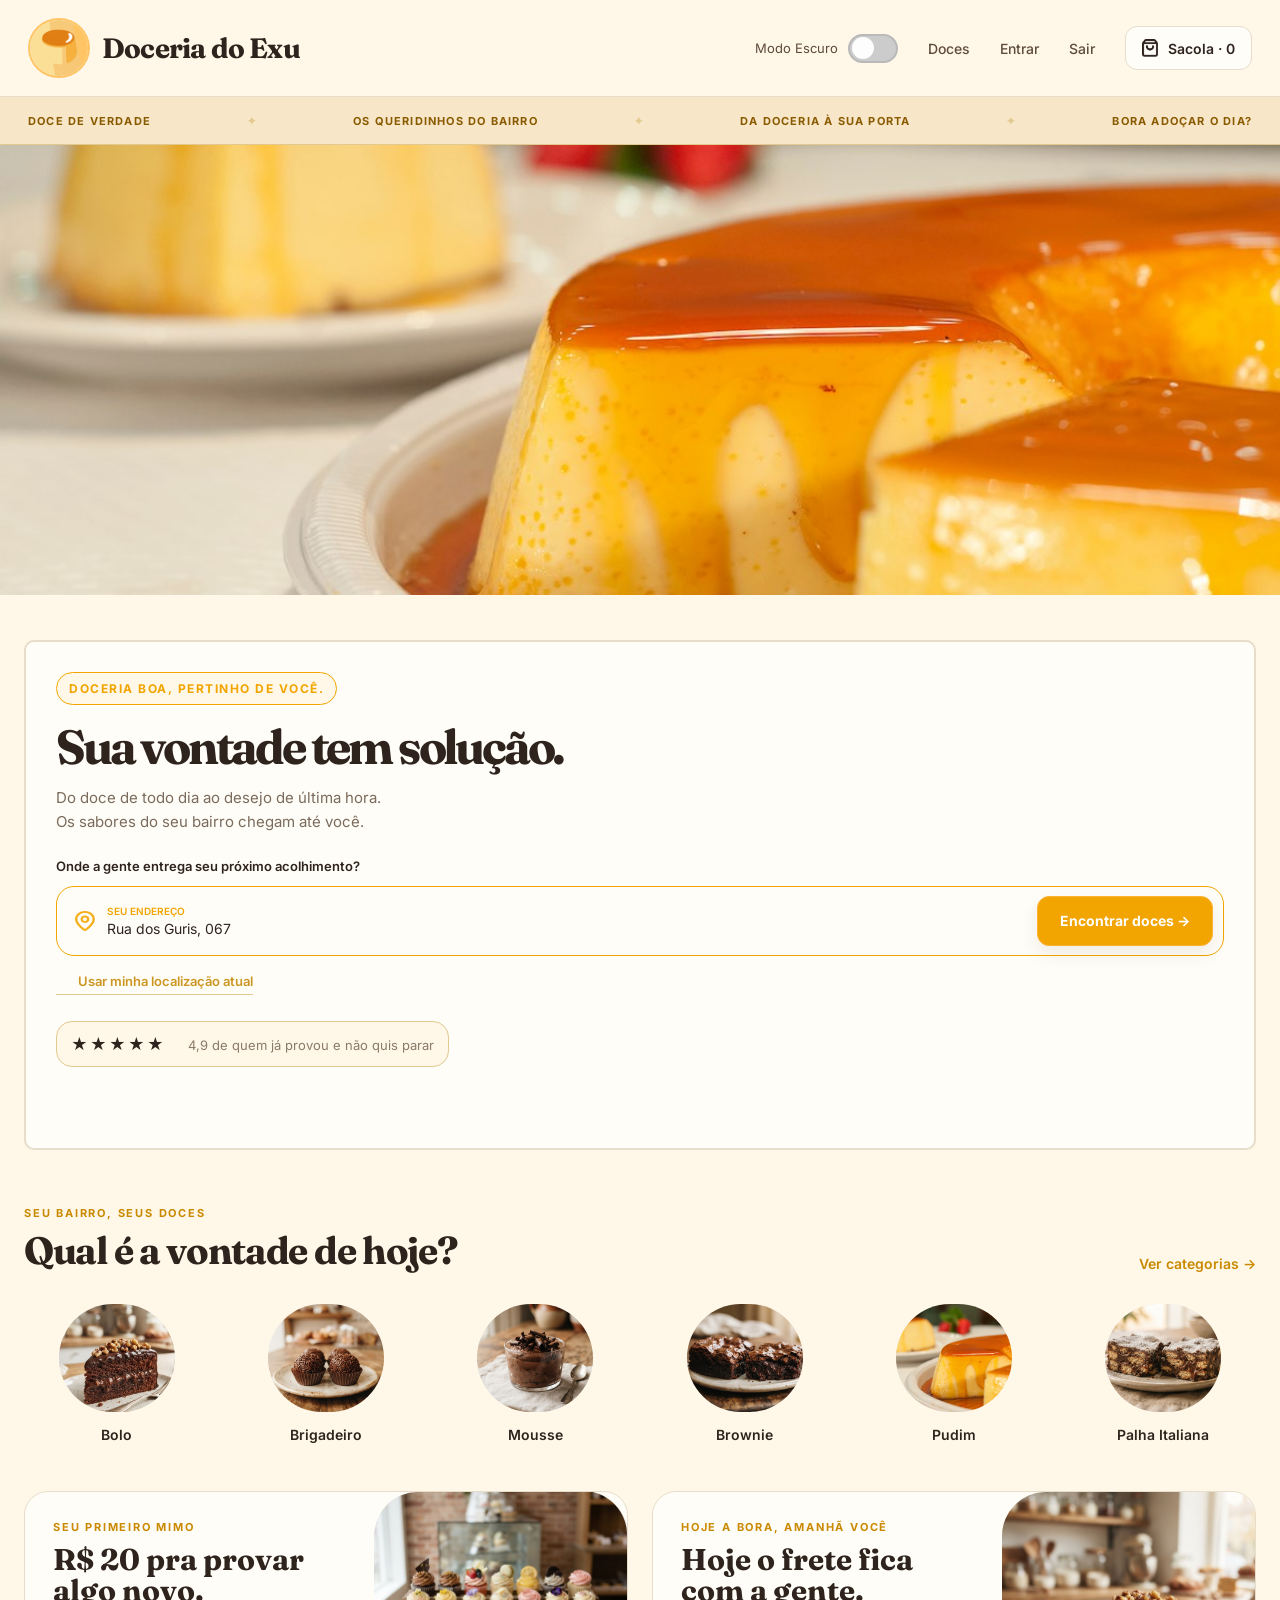
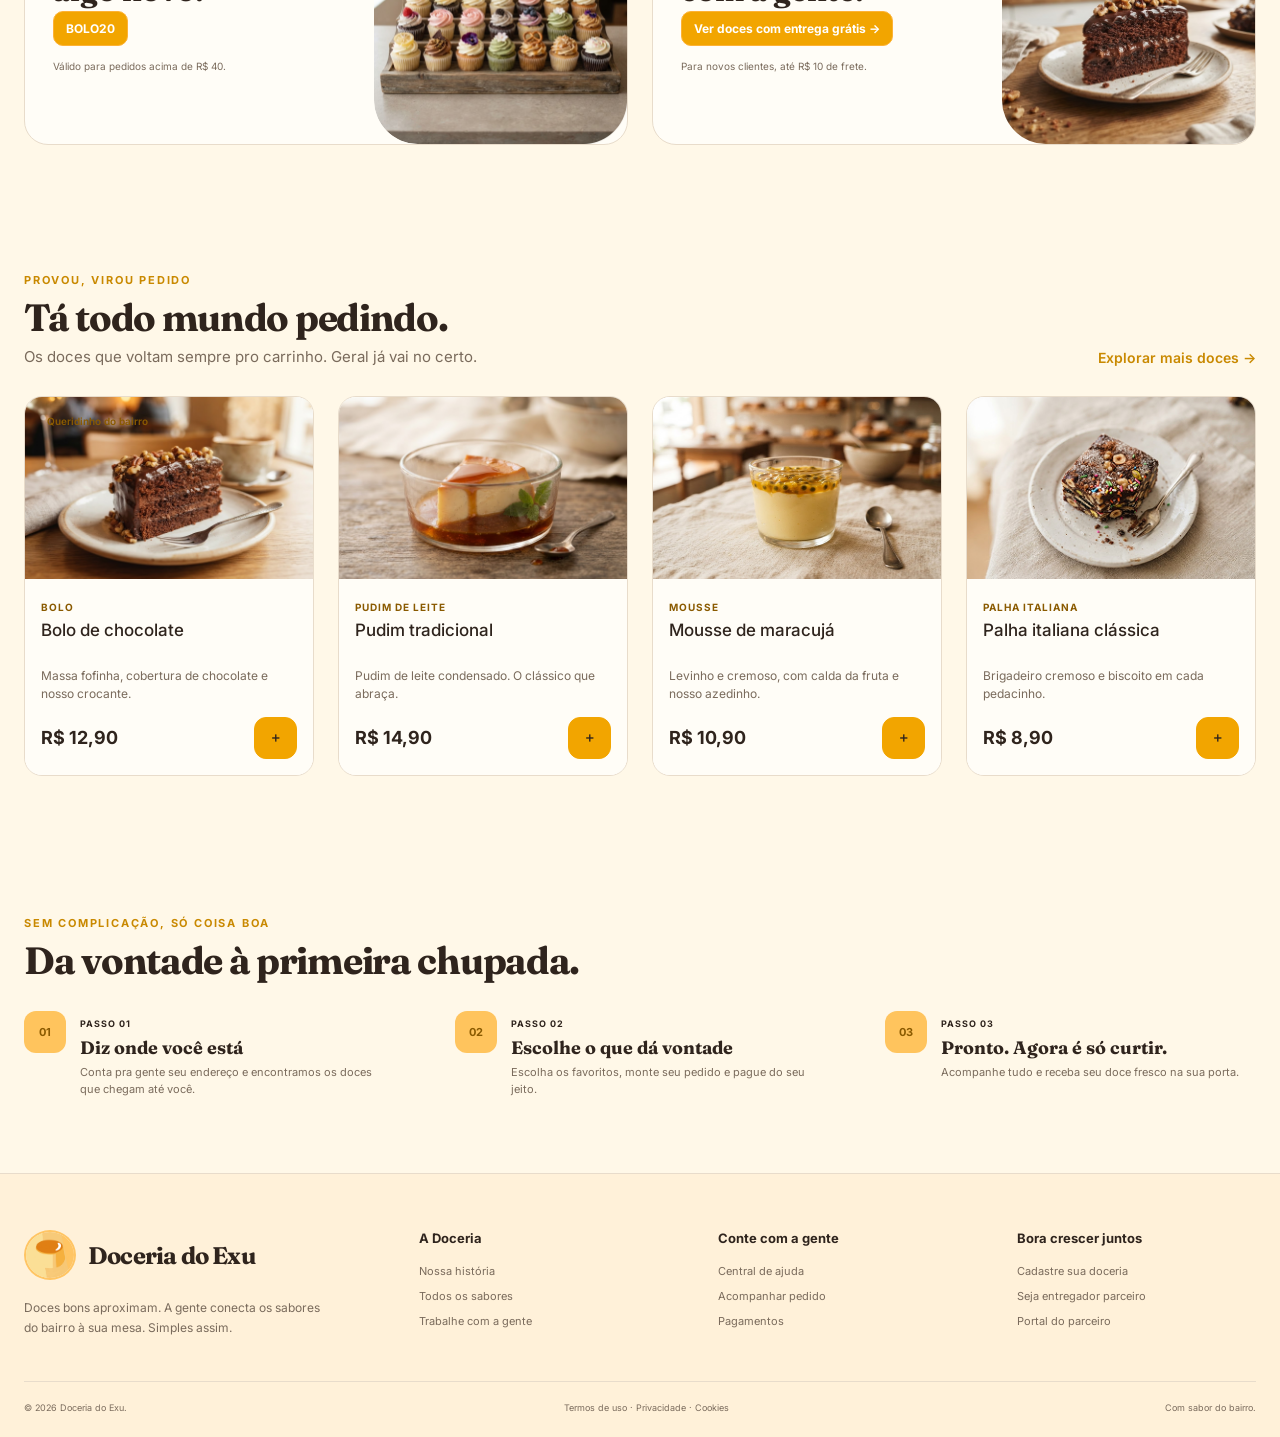
==== index.html @ 5382df93 "Add files via upload" ====
<!doctype html>
<html lang="pt-BR">
<head>
  <meta charset="UTF-8">
  <meta name="viewport" content="width=device-width, initial-scale=1.0">
  <title>Doceria do Exu</title>
  <link rel="stylesheet" href="style.css">
  <script src="script.js" defer></script>
</head>

<body>
   <header class="header">
    <a class="brand" href="index.html">
      <span class="brand-logo">
        <img src="Logo.png" alt="">
      </span>
      <span>Doceria do Exu</span>
    </a>

    <nav class="header-nav">
      <div class="darkMode">
        <p>Modo Escuro</p>
        <label class="btnDark">
          <input type="checkbox" id="btnDark">
          <div class="bolinha"></div>
        </label>
      </div>
      <a href="doces.html">Doces</a>
      <a href="entrar.html">Entrar</a>
      <a class="Sair">Sair</a>
      <a class="bag-button" href="sacola.html">
        <div class="img"></div>
        Sacola · 0
      </a>
    </nav>
  </header>

  <div class="benefits">
    <span>DOCE DE VERDADE</span>
    <b>✦</b>
    <span>OS QUERIDINHOS DO BAIRRO</span>
    <b>✦</b>
    <span>DA DOCERIA À SUA PORTA</span>
    <b>✦</b>
    <span>BORA ADOÇAR O DIA?</span>
  </div>

  <main>
    <section class="hero">
      <img
        class="hero-background"
        src="pudim.jpg"
        alt="Pudim com calda de caramelo"
      >

      <div class="hero-card container">
        <span class="pill">DOCERIA BOA, PERTINHO DE VOCÊ.</span>

        <h1>Sua vontade tem solução.</h1>

        <p class="hero-description">
          Do doce de todo dia ao desejo de última hora.<br>
          Os sabores do seu bairro chegam até você.
        </p>

        <label class="field-title">
          Onde a gente entrega seu próximo acolhimento?
        </label>

        <div class="address-box">
          <img src="localização.png" alt="Localização">

          <span class="address-text">
            <small>SEU ENDEREÇO</small>
            Rua dos Guris, 067
          </span>

          <a class="primary-button" href="doces.html">
            Encontrar doces →
          </a>
        </div>

        <button class="location-button" type="button">
          <img src="assets/2b0f3.svg" alt="">
          Usar minha localização atual
        </button>

        <div class="rating">
          <strong>★★★★★</strong>
          <span>4,9 de quem já provou e não quis parar</span>
        </div>
      </div>
    </section>

    <section class="section container">
      <div class="section-heading">
        <div>
          <small>SEU BAIRRO, SEUS DOCES</small>
          <h2>Qual é a vontade de hoje?</h2>
        </div>

        <a href="doces.html">Ver categorias →</a>
      </div>

      <div class="category-grid">
        <a class="category" href="doces.html">
          <img src="bolo com nozes.png"  alt="Bolo">
          <span>Bolo</span>
        </a>

        <a class="category" href="doces.html">
          <img src="brigadeiro.png" alt="Brigadeiro">
          <span>Brigadeiro</span>
        </a>

        <a class="category" href="doces.html">
          <img src="mousse de chocolate.png" alt="Mousse">
          <span>Mousse</span>
        </a>

        <a class="category" href="doces.html">
          <img src="brownie.png" alt="Brownie">
          <span>Brownie</span>
        </a>

        <a class="category" href="doces.html">
          <img src="pudim1.png" alt="Pudim">
          <span>Pudim</span>
        </a>

        <a class="category" href="doces.html">
          <img src="palha italiana.png" alt="Palha italiana">
          <span>Palha Italiana</span>
        </a>
      </div>
    </section>

    <section class="offers container">
      <article class="offer-card">
        <div class="offer-content">
          <small>SEU PRIMEIRO MIMO</small>
          <h2>R$ 20 pra provar<br>algo novo.</h2>
          <button type="button">BOLO20</button>
          <p>Válido para pedidos acima de R$ 40.</p>
        </div>

        <img src="cupcackes.png" alt="Seleção de doces">
      </article>

      <article class="offer-card">
        <div class="offer-content">
          <small>HOJE A BORA, AMANHÃ VOCÊ</small>
          <h2>Hoje o frete fica<br>com a gente.</h2>
          <a href="doces.html">Ver doces com entrega grátis →</a>
          <p>Para novos clientes, até R$ 10 de frete.</p>
        </div>

        <img src="bolo de chocolate.png" alt="Bolo de chocolate">
      </article>
    </section>

    <section class="popular-section">
      <div class="container">
        <div class="section-heading">
          <div>
            <small>PROVOU, VIROU PEDIDO</small>
            <h2>Tá todo mundo pedindo.</h2>
            <p>
              Os doces que voltam sempre pro carrinho.
              Geral já vai no certo.
            </p>
          </div>

          <a href="doces.html">Explorar mais doces →</a>
        </div>

        <div class="product-grid product-grid-four">
          <article class="product-card">
            <div class="product-image">
              <img src="bolo de chocolate1.png" alt="Bolo de chocolate">
              <span>Queridinho do bairro</span>
            </div>

            <div class="product-content">
              <small>BOLO</small>
              <h3>Bolo de chocolate</h3>
              <p>
                Massa fofinha, cobertura de chocolate e nosso crocante.
              </p>

              <div class="product-bottom">
                <strong>R$ 12,90</strong>
                <button type="button">＋</button>
              </div>
            </div>
          </article>

          <article class="product-card">
            <div class="product-image">
              <img src="pudim2.png" alt="Pudim tradicional">
            </div>

            <div class="product-content">
              <small>PUDIM DE LEITE</small>
              <h3>Pudim tradicional</h3>
              <p>
                Pudim de leite condensado. O clássico que abraça.
              </p>

              <div class="product-bottom">
                <strong>R$ 14,90</strong>
                <button type="button">＋</button>
              </div>
            </div>
          </article>

          <article class="product-card">
            <div class="product-image">
              <img src="mousse de maracuja.png" alt="Mousse de maracujá">
            </div>

            <div class="product-content">
              <small>MOUSSE</small>
              <h3>Mousse de maracujá</h3>
              <p>
                Levinho e cremoso, com calda da fruta e nosso azedinho.
              </p>

              <div class="product-bottom">
                <strong>R$ 10,90</strong>
                <button type="button">＋</button>
              </div>
            </div>
          </article>

          <article class="product-card">
            <div class="product-image">
              <img src="palha italiana1.png" alt="Palha italiana">
            </div>

            <div class="product-content">
              <small>PALHA ITALIANA</small>
              <h3>Palha italiana clássica</h3>
              <p>
                Brigadeiro cremoso e biscoito em cada pedacinho.
              </p>

              <div class="product-bottom">
                <strong>R$ 8,90</strong>
                <button type="button">＋</button>
              </div>
            </div>
          </article>
        </div>
      </div>
    </section>

    <section class="steps-section container">
      <div class="section-heading">
        <div>
          <small>SEM COMPLICAÇÃO, SÓ COISA BOA</small>
          <h2>Da vontade à primeira chupada.</h2>
        </div>
      </div>

      <div class="steps-grid">
        <article class="step">
          <span class="step-number">01</span>
          <div>
            <small>PASSO 01</small>
            <h3>Diz onde você está</h3>
            <p>
              Conta pra gente seu endereço e encontramos os doces
              que chegam até você.
            </p>
          </div>
        </article>

        <article class="step">
          <span class="step-number">02</span>
          <div>
            <small>PASSO 02</small>
            <h3>Escolhe o que dá vontade</h3>
            <p>
              Escolha os favoritos, monte seu pedido e pague do seu jeito.
            </p>
          </div>
        </article>

        <article class="step">
          <span class="step-number">03</span>
          <div>
            <small>PASSO 03</small>
            <h3>Pronto. Agora é só curtir.</h3>
            <p>
              Acompanhe tudo e receba seu doce fresco na sua porta.
            </p>
          </div>
        </article>
      </div>
    </section>
  </main>

  <footer class="footer">
    <div class="footer-content container">
      <div class="footer-about">
        <a class="brand" href="index.html">
          <span class="brand-logo">
            <img src="Logo.png" alt="">
          </span>
          <span>Doceria do Exu</span>
        </a>

        <p>
          Doces bons aproximam. A gente conecta os sabores do bairro
          à sua mesa. Simples assim.
        </p>
      </div>

      <div class="footer-column">
        <h3>A Doceria</h3>
        <a href="#">Nossa história</a>
        <a href="doces.html">Todos os sabores</a>
        <a href="#">Trabalhe com a gente</a>
      </div>

      <div class="footer-column">
        <h3>Conte com a gente</h3>
        <a href="#">Central de ajuda</a>
        <a href="pedidos.html">Acompanhar pedido</a>
        <a href="#">Pagamentos</a>
      </div>

      <div class="footer-column">
        <h3>Bora crescer juntos</h3>
        <a href="#">Cadastre sua doceria</a>
        <a href="#">Seja entregador parceiro</a>
        <a href="#">Portal do parceiro</a>
      </div>
    </div>

    <div class="footer-bottom container">
      <span>© 2026 Doceria do Exu.</span>
      <span>Termos de uso · Privacidade · Cookies</span>
      <span>Com sabor do bairro.</span>
    </div>
  </footer>
</body>
</html>
---- style.css ----
@import url("https://fonts.googleapis.com/css2?family=Fraunces:opsz,wght@9..144,700&family=Inter:wght@400;500;600;700;800&display=swap");

:root {
  --background: #fff8e8;
  --background-light: #fffdf7;
  --benefit-background: #f7e7c8;
  --white: #FFFDF7;

  --text: #2f241d;
  --text-secondary: #7a6b5c;
  --text-medium: #5e4b3d;

  --orange-text: #8A5A00;
  --orange: #f2a500;
  --orange-dark: #c98900;
  --yellow-border: #e2c98f;
  --border: #e8dccb;

  --green: #39714c;
  --red: #9d5149;

  --title-font: "Fraunces", Georgia, serif;
  --body-font: "Inter", Arial, sans-serif;

  --rodape: #fff1d9;

  --cor-borda-btnDark: #b9b9b9;
  --cor-btnDark: #ccc;
  

}

.dark{
  --background: #271d17;
  --background-light: #3A2C22;
  --benefit-background: #3A2A1D;
  --white: #241A14;

  --orange-text: #d69813;
  --text: #F3E7D8;
  --text-secondary: #CDBBA8;
  --text-medium: #F3E7D8;

  --orange: #F2A500;
  --orange-dark: #c98900;
  --yellow-border: #6A4F3A;
  --border: #6A4F3A;

  --green: #39714c;
  --red: #9d5149;

  --title-font: "Fraunces", Georgia, serif;
  --body-font: "Inter", Arial, sans-serif;

  --rodape: #30251e;

  --cor-borda-btnDark: #df993de0;
  --cor-btnDark: #cc9a5adc;
  

}

.darkMode {
    font-size: 13px;
    font-weight: normal;
    display: flex;
    align-items: center;
    margin-left: 15px;
}

.btnDark {
    width: 50px;
    height: 29px;
    border-radius: 100px;
    background-color: var(--cor-btnDark);
    border: solid 2.5px var(--cor-borda-btnDark);
    margin-left: 10px;
    cursor: pointer;
    display: flex;
    align-items: center;
    position: relative;
    padding: 0 0.8px;
}

.btnDark input {
    display: none;
}

.bolinha {
    width: 22px;
    height: 22px;
    background-color: #fffffff5;
    border-radius: 50%;
    transition: 0.2s;
    margin-left: 1px;
    
}

.dark .bolinha {
    margin-left: 22px;

}


.dark .bag-button .img{
  width: 18px;
  height: 18px;
  background-image: url(sacoladark.png);
  background-size:contain;
  background-repeat: no-repeat;
}


* {
  box-sizing: border-box;
}

html {
  scroll-behavior: smooth;
}

body {
  min-width: 320px;
  min-height: 100vh;
  margin: 0;
  color: var(--text);
  background: var(--background);
  font-family: var(--body-font);
}

img {
  display: block;
  max-width: 100%;
}

a {
  color: inherit;
  text-decoration: none;
}

button,
input,
textarea {
  font: inherit;
}

button,
a {
  cursor: pointer;
  transition:
    transform 0.18s ease,
    box-shadow 0.18s ease,
    background-color 0.18s ease;
}

button:hover,
a:hover {
  transform: translateY(-1px);
}

button:focus-visible,
a:focus-visible,
input:focus-visible,
textarea:focus-visible {
  outline: 3px solid #c9890070;
  outline-offset: 3px;
}

h1,
h2,
h3,
p {
  margin-top: 0;
  margin-bottom: 0;
}

h1,
h2 {
  font-family: var(--title-font);
}

.container {
  width: min(1280px, calc(100% - 48px));
  margin-right: auto;
  margin-left: auto;
}

.header {
  min-height: 96px;
  padding: 18px max(28px, calc((100% - 1280px) / 2));
  display: flex;
  align-items: center;
  justify-content: space-between;
  gap: 30px;
  border-bottom: 1px solid var(--border);
  background: var(--background);
}

.brand {
  display: flex;
  align-items: center;
  gap: 12px;
  color: var(--text);
  font-family: var(--title-font);
  font-size: 28px;
  font-weight: 700;
  letter-spacing: -0.8px;
}

.brand-logo {
  width: 62px;
  height: 60px;
  flex: none;
  overflow: hidden;
  border: 2px solid #ffc564;
  border-radius: 50%;
  background: var(--orange);
}

.brand-logo img {
  width: 100%;
  height: 100%;
  object-fit: cover;
}

.header-nav {
  display: flex;
  align-items: center;
  gap: 30px;
  color: var(--text-medium);
  font-size: 14px;
  font-weight: 500;
}

.bag-button {
  min-height: 44px;
  padding: 0 16px;
  display: inline-flex;
  align-items: center;
  gap: 8px;
  border: 1px solid var(--border);
  border-radius: 12px;
  background: var(--white);
  color: var(--text);
  font-weight: 600;
}

.bag-button .img {
  width: 18px;
  height: 18px;
  background-image: url(sacola.png);
  background-size: contain;
  background-repeat: no-repeat;
}

.benefits {
  min-height: 48px;
  padding: 0 max(28px, calc((100% - 1280px) / 2));
  display: flex;
  align-items: center;
  justify-content: space-between;
  gap: 18px;
  border-bottom: 1px solid var(--yellow-border);
  background: var(--benefit-background);
  color: var(--orange-text);
  font-size: 11px;
  font-weight: 700;
  letter-spacing: 1.2px;
}

.benefits b {
  color: var(--yellow-border);
}

.primary-button {
  min-height: 50px;
  padding: 0 22px;
  display: inline-flex;
  align-items: center;
  justify-content: center;
  border: 1px solid #fdb235;
  border-radius: 12px;
  background: var(--orange);
  color: #fff;
  font-size: 14px;
  font-weight: 700;
  box-shadow: 0 8px 18px rgba(47, 36, 29, 0.08);
}

.hero {
  position: relative;
  padding-top: 415px;
}

.hero-background {
  position: absolute;
  inset: 0 0 auto;
  width: 100%;
  height: 450px;
  object-fit: cover;
  object-position: center 55%;
}

.hero-card {
  position: relative;
  z-index: 1;
  min-height: 510px;
  padding: 30px;
  border: 2px solid var(--border);
  border-radius: 10px;
  background: var(--white);
  margin-top: 80px;
}

.pill {
  display: inline-flex;
  padding: 8px 12px;
  border: 1px solid var(--orange);
  border-radius: 999px;
  background: var(--background);
  color: var(--orange);
  font-size: 12px;
  font-weight: 700;
  letter-spacing: 1.5px;
}

.hero-card h1 {
  margin: 18px 0 14px;
  font-size: 48px;
  line-height: 1.02;
  letter-spacing: -3.2px;
}

.hero-description {
  color: var(--text-secondary);
  font-size: 15px;
  line-height: 1.6;
}

.field-title {
  display: block;
  margin-top: 24px;
  font-size: 13px;
  font-weight: 600;
}

.address-box {
  min-height: 70px;
  margin-top: 12px;
  padding: 9px 10px 9px 18px;
  display: flex;
  align-items: center;
  gap: 12px;
  border: 1px solid var(--orange);
  border-radius: 18px;
  background: var(--background-light);
}

.address-box > img {
  width: 20px;
  height: 20px;
}

.address-text {
  flex: 1;
  font-size: 14px;
}

.address-text small {
  display: block;
  margin-bottom: 3px;
  color: var(--orange);
  font-size: 10px;
  font-weight: 600;
}

.location-button {
  margin-top: 12px;
  padding: 5px 0;
  display: flex;
  align-items: center;
  gap: 6px;
  border: 0;
  border-bottom: 1px solid var(--yellow-border);
  background: transparent;
  color: #cc9623;
  font-size: 13px;
  font-weight: 600;
}

.location-button img {
  width: 16px;
  height: 16px;
}

.rating {
  width: max-content;
  margin-top: 26px;
  padding: 12px 14px;
  border: 1px solid var(--yellow-border);
  border-radius: 16px;
  background: var(--background);
}

.rating strong {
  letter-spacing: 2px;
}

.rating span {
  margin-left: 18px;
  color: #8a7a68;
  font-size: 13px;
}

.section {
  padding-top: 56px;
  padding-bottom: 48px;
}

.section-heading {
  display: flex;
  align-items: flex-end;
  justify-content: space-between;
  gap: 24px;
}

.section-heading small,
.offer-content small,
.repeat-card small {
  display: block;
  margin-bottom: 10px;
  color: var(--orange-dark);
  font-size: 11px;
  font-weight: 700;
  letter-spacing: 1.8px;
}

.section-heading h2 {
  margin-bottom: 0;
  font-size: 38px;
  line-height: 1.1;
  letter-spacing: -1.3px;
}

.section-heading p {
  margin: 8px 0 0;
  color: var(--text-secondary);
  font-size: 15px;
}

.section-heading > a {
  color: var(--orange-dark);
  font-size: 14px;
  font-weight: 600;
}

.category-grid {
  margin-top: 32px;
  display: grid;
  grid-template-columns: repeat(6, 1fr);
  gap: 24px;
}

.category {
  display: flex;
  flex-direction: column;
  align-items: center;
  gap: 14px;
  font-size: 14px;
  font-weight: 600;
}

.category img {
  width: 116px;
  height: 108px;
  border-radius: 999px;
  background: #f0ebe1;
  object-fit: cover;
}

.offers {
  padding-bottom: 64px;
  display: grid;
  grid-template-columns: 1fr 1fr;
  gap: 24px;
}

.offer-card {
  position: relative;
  min-height: 254px;
  padding: 28px;
  overflow: hidden;
  border: 1px solid var(--border);
  border-radius: 24px;
  background: var(--white);
}

.offer-content {
  position: relative;
  z-index: 1;
}

.offer-card h2 {
  font-size: 30px;
  line-height: 1.05;
}

.offer-card button,
.offer-card a {
  display: inline-flex;
  margin: 4px 0 14px;
  padding: 9px 12px;
  border: 1px solid #fdb235;
  border-radius: 10px;
  background: var(--orange);
  color: #fff;
  font-size: 12px;
  font-weight: 700;
}

.offer-card p {
  width: 48%;
  color: var(--text-secondary);
  font-size: 10px;
}

.offer-card > img {
  position: absolute;
  inset: 0 0 0 auto;
  width: 42%;
  height: 100%;
  border-radius: 44px 0 0 44px;
  object-fit: cover;
}

.popular-section {
  padding: 64px 0;
  
}

.product-grid {
  display: grid;
  grid-template-columns: repeat(3, 1fr);
  gap: 20px;
}

.product-grid-four {
  margin-top: 30px;
  grid-template-columns: repeat(4, 1fr);
  gap: 24px;
}

.product-card {
  overflow: hidden;
  border: 1px solid var(--border);
  border-radius: 18px;
  background: #fff;
}

.product-image {
  position: relative;
  height: 182px;
  overflow: hidden;
}

.product-image > img {
  width: 100%;
  height: 100%;
  object-fit: cover;
}

.product-image > span {
  position: absolute;
  top: 12px;
  left: 12px;
  padding: 6px 10px;
  border-radius: 999px;
  background: var(--background-accent);
  color: #8a5a00;
  font-size: 10px;
  font-weight: 600;
}

.product-content {
  padding: 16px;
  background-color: var(--white);
}

.product-content > small {
  color: #8a5a00;
  font-size: 10px;
  font-weight: 700;
  letter-spacing: 1px;
}

.product-content h3 {
  min-height: 40px;
  margin: 6px 0;
  font-size: 17px;
  font-weight: 500;
  line-height: 1.15;
}

.product-content > p {
  min-height: 38px;
  margin-bottom: 6px;
  color: var(--text-secondary);
  font-size: 12px;
  line-height: 1.55;
}

.product-time {
  color: var(--text-secondary);
  font-size: 11px;
}

.product-bottom {
  margin-top: 12px;
  display: flex;
  align-items: center;
  justify-content: space-between;
  gap: 12px;
}

.product-bottom strong {
  font-size: 18px;
}

.product-bottom button {
  min-height: 42px;
  padding: 0 14px;
  border: 1px solid var(--orange);
  border-radius: 12px;
  background: var(--orange);
  color: var(--text);
  font-size: 13px;
  font-weight: 600;
}

.steps-section {
  padding-top: 76px;
  padding-bottom: 76px;
}

.steps-grid {
  margin-top: 30px;
  display: grid;
  grid-template-columns: repeat(3, 1fr);
  gap: 60px;
}

.step {
  display: flex;
  align-items: flex-start;
  gap: 14px;
}

.step-number {
  width: 42px;
  height: 42px;
  flex: none;
  display: grid;
  place-items: center;
  border-radius: 12px;
  background: #ffc45d;
  color: #8a5a00;
  font-size: 11px;
  font-weight: 700;
}

.step small {
  font-size: 9px;
  font-weight: 700;
  letter-spacing: 1px;
}

.step h3 {
  margin: 5px 0;
  font-family: var(--title-font);
  font-size: 18px;
}

.step p {
  color: var(--text-secondary);
  font-size: 11px;
  line-height: 1.5;
}

.footer {
  padding: 56px 0 24px;
  border-top: 1px solid var(--border);
  background: var(--rodape);
}

.footer-content {
  display: grid;
  grid-template-columns: 1.4fr repeat(3, 1fr);
  gap: 60px;
}

.footer-about .brand {
  font-size: 24px;
}

.footer-about .brand-logo {
  width: 52px;
  height: 50px;
}

.footer-about p {
  max-width: 300px;
  margin-top: 18px;
  color: var(--text-secondary);
  font-size: 12px;
  line-height: 1.6;
}

.footer-column h3 {
  margin-bottom: 18px;
  font-family: var(--body-font);
  font-size: 13px;
}

.footer-column a {
  display: block;
  margin: 11px 0;
  color: var(--text-secondary);
  font-size: 11px;
}

.footer-bottom {
  margin-top: 42px;
  padding-top: 20px;
  display: flex;
  justify-content: space-between;
  gap: 20px;
  border-top: 1px solid var(--border);
  color: var(--text-secondary);
  font-size: 9px;
}

.catalog-main,
.orders-main {
  padding-top: 40px;
  padding-bottom: 64px;
}

.breadcrumb {
  margin-bottom: 24px;
  display: flex;
  gap: 8px;
  color: var(--text-secondary);
  font-size: 12px;
}

.catalog-header {
  display: flex;
  align-items: center;
  justify-content: space-between;
  gap: 30px;
}

.catalog-header h1,
.orders-main > h1 {
  margin-bottom: 10px;
  font-size: 48px;
  line-height: 1.1;
  letter-spacing: -1.7px;
}

.catalog-header p,
.page-description {
  color: var(--text-secondary);
  font-size: 15px;
  line-height: 1.5;
}

.delivery-address {
  padding: 16px;
  display: flex;
  align-items: center;
  gap: 12px;
  border: 1px solid var(--border);
  border-radius: 12px;
  background: var(--background-light);
  font-size: 11px;
}

.delivery-address img {
  width: 20px;
  height: 20px;
}

.delivery-address span {
  display: flex;
  flex-direction: column;
  gap: 5px;
}

.delivery-address strong {
  font-size: 13px;
}

.store-information {
  margin: 20px 0 24px;
  display: flex;
  flex-wrap: wrap;
  gap: 24px;
  color: var(--text-medium);
  font-size: 12px;
}

.store-information strong {
  color: var(--green);
}

.search-box {
  height: 52px;
  padding: 0 18px;
  display: flex;
  align-items: center;
  gap: 12px;
  border: 1px solid var(--border);
  border-radius: 12px;
  background: #fff;
}

.search-box img {
  width: 20px;
  height: 20px;
}

.search-box input {
  width: 100%;
  border: 0;
  outline: 0;
  color: var(--text-secondary);
  background: transparent;
  font-size: 14px;
}

.filters {
  padding: 20px 0;
  display: flex;
  gap: 10px;
  overflow-x: auto;
  border-bottom: 1px solid var(--border);
}

.filters a {
  padding: 11px 16px;
  flex: none;
  border-radius: 12px;
  background: var(--background-light);
  color: var(--text-medium);
  font-size: 13px;
  font-weight: 500;
}

.filters a.active {
  background: var(--orange);
  color: #fff;
}

.catalog-layout {
  margin-top: 24px;
  display: grid;
  grid-template-columns: minmax(0, 1fr) 270px;
  align-items: flex-start;
  gap: 32px;
}

.results-header {
  margin-bottom: 20px;
  display: flex;
  align-items: center;
  justify-content: space-between;
  gap: 20px;
}

.results-header h2 {
  margin: 0;
  font-size: 28px;
}

.results-header h2 small,
.results-header > span {
  color: var(--text-secondary);
  font-family: var(--body-font);
  font-size: 12px;
  font-weight: 400;
}

.catalog-sidebar,
.orders-sidebar {
  display: grid;
  gap: 18px;
}

.sidebar-card {
  padding: 20px;
  border: 1px solid var(--border);
  border-radius: 18px;
  background: var(--background-light);
}

.sidebar-card h3 {
  margin-bottom: 16px;
  display: flex;
  justify-content: space-between;
  font-family: var(--title-font);
  font-size: 19px;
}

.sidebar-card h3 small {
  color: #8a5a00;
  font-family: var(--body-font);
  font-size: 10px;
  font-weight: 400;
}

.sidebar-card p {
  margin: 12px 0;
  color: var(--text-secondary);
  font-size: 11px;
  line-height: 1.5;
}

.sidebar-card button {
  width: 100%;
  min-height: 38px;
  padding: 8px;
  border: 1px solid var(--border);
  border-radius: 10px;
  background: #fff;
  font-size: 11px;
  font-weight: 600;
}

.empty-bag {
  padding: 32px 0;
  display: flex;
  flex-direction: column;
  align-items: center;
  gap: 12px;
  text-align: center;
}

.empty-bag img {
  width: 42px;
  height: 42px;
  padding: 10px;
  border-radius: 50%;
  background: var(--background-accent);
}

.empty-bag strong {
  font-size: 12px;
}

.orders-layout {
  margin-top: 24px;
  display: grid;
  grid-template-columns: minmax(0, 856px) 1fr;
  align-items: start;
  gap: 32px;
}

.current-order {
  overflow: hidden;
  border: 1px solid #e3c68f;
  border-radius: 18px;
  background: #fff;
}

.order-header {
  padding: 24px;
  display: flex;
  justify-content: space-between;
  gap: 20px;
}

.order-header > div {
  display: flex;
  flex-direction: column;
  gap: 6px;
}

.order-header small {
  color: var(--text-secondary);
  font-size: 12px;
}

.status {
  height: max-content;
  padding: 6px 10px;
  border-radius: 999px;
  font-size: 11px;
  font-weight: 600;
}

.status-progress {
  background: var(--background-accent);
  color: #8a5a00;
}

.status-delivered {
  background: #edf5ec;
  color: var(--green);
}

.status-cancelled {
  background: #faeeeb;
  color: var(--red);
}

.tracking {
  padding: 24px;
  background: var(--background);
}

.delivery-time {
  display: flex;
  align-items: center;
  gap: 14px;
}

.delivery-icon {
  width: 48px;
  height: 48px;
  flex: none;
  display: grid;
  place-items: center;
  border-radius: 14px;
  background: var(--background-accent);
}

.delivery-time p {
  margin: 0;
  display: flex;
  flex-direction: column;
  color: var(--text-medium);
  font-size: 12px;
}

.delivery-time p strong {
  margin-top: 4px;
  color: var(--text);
  font-family: var(--title-font);
  font-size: 30px;
}

.delivery-time > b {
  margin-left: auto;
  color: var(--green);
  font-size: 12px;
}

.tracking-steps {
  margin-top: 24px;
  display: grid;
  grid-template-columns: repeat(4, 1fr);
}

.tracking-step {
  position: relative;
  display: flex;
  flex-direction: column;
  gap: 5px;
  color: var(--text-secondary);
  font-size: 11px;
}

.tracking-step::after {
  position: absolute;
  top: 14px;
  right: 0;
  left: 30px;
  height: 2px;
  background: var(--border);
  content: "";
}

.tracking-step:last-child::after {
  display: none;
}

.tracking-step.completed::after {
  background: var(--orange);
}

.tracking-step > span {
  z-index: 1;
  width: 30px;
  height: 30px;
  display: grid;
  place-items: center;
  border-radius: 50%;
  background: #f2ebdd;
}

.tracking-step.completed > span {
  background: var(--orange);
  color: var(--text);
}

.tracking-step strong {
  font-size: 12px;
  font-weight: 500;
}

.tracking-message {
  margin: 20px 0 0;
  color: var(--text-medium);
  font-size: 12px;
}

.order-summary {
  padding: 24px;
}

.order-store {
  display: flex;
  justify-content: space-between;
}

.order-store small {
  color: var(--text-secondary);
}

.order-item {
  margin-top: 18px;
  display: flex;
  align-items: center;
  gap: 14px;
}

.order-item img {
  width: 64px;
  height: 64px;
  flex: none;
  border-radius: 12px;
  object-fit: cover;
}

.order-item > span {
  display: flex;
  flex: 1;
  flex-direction: column;
  gap: 5px;
  font-size: 14px;
}

.order-item small {
  color: var(--text-secondary);
  font-size: 12px;
}

.order-item > b {
  font-size: 14px;
}

.order-total {
  margin-top: 18px;
  padding-top: 18px;
  display: flex;
  align-items: center;
  justify-content: space-between;
  border-top: 1px solid var(--border);
}

.order-total > span {
  display: flex;
  flex-direction: column;
  gap: 5px;
  font-size: 12px;
}

.order-total small {
  color: var(--text-secondary);
  font-size: 11px;
}

.order-total > strong {
  font-size: 20px;
}

.order-actions {
  margin-top: 18px;
  display: flex;
  align-items: center;
  gap: 10px;
}

.order-actions button {
  min-height: 44px;
  padding: 0 16px;
  border: 1px solid var(--border);
  border-radius: 12px;
  background: #fff;
  font-size: 13px;
  font-weight: 600;
}

.order-actions .primary-action {
  border-color: var(--orange);
  background: var(--orange);
}

.order-actions a {
  margin-left: auto;
  font-size: 12px;
}

.history-title {
  margin-top: 40px;
}

.order-history {
  display: grid;
  gap: 18px;
}

.history-card {
  padding: 22px;
  border: 1px solid var(--border);
  border-radius: 18px;
  background: #fff;
}

.history-card > header {
  display: flex;
  align-items: center;
  justify-content: space-between;
  gap: 20px;
}

.history-card > header > div {
  display: flex;
  align-items: center;
  gap: 12px;
}

.history-card > header small {
  color: var(--text-secondary);
  font-size: 12px;
}

.history-content {
  margin-top: 18px;
  display: flex;
  align-items: center;
  gap: 16px;
}

.history-content img {
  width: 72px;
  height: 72px;
  flex: none;
  border-radius: 12px;
  object-fit: cover;
}

.history-content > span {
  display: flex;
  flex: 1;
  flex-direction: column;
  gap: 6px;
}

.history-content small {
  color: var(--text-secondary);
  font-size: 12px;
}

.history-content a {
  font-size: 12px;
  font-weight: 600;
}

.history-card > footer {
  margin-top: 18px;
  display: flex;
  align-items: center;
  justify-content: space-between;
}

.history-card button {
  padding: 10px 14px;
  border: 1px solid var(--border);
  border-radius: 10px;
  background: #fff;
  font-size: 11px;
}

.stars {
  color: var(--orange);
  font-size: 11px;
}

.sidebar-card hr {
  border: 0;
  border-top: 1px solid var(--border);
}

.delivery-code {
  padding: 12px;
  display: flex;
  align-items: center;
  justify-content: space-between;
  border-radius: 10px;
  background: var(--background);
}

.delivery-code > span {
  display: flex;
  flex-direction: column;
  gap: 4px;
  font-size: 11px;
}

.delivery-code small {
  color: var(--text-secondary);
  font-size: 9px;
}

.delivery-code > strong {
  font-size: 20px;
  letter-spacing: 3px;
}

.repeat-card {
  overflow: hidden;
  border: 1px solid var(--border);
  border-radius: 18px;
  background: var(--background);
}

.repeat-card > img {
  width: 100%;
  height: 170px;
  object-fit: cover;
}

.repeat-card > div {
  padding: 18px;
}

.repeat-card h3 {
  margin-bottom: 10px;
  font-family: var(--title-font);
  font-size: 22px;
}

.repeat-card p {
  color: var(--text-secondary);
  font-size: 11px;
  line-height: 1.5;
}

.repeat-card a {
  color: #8a5a00;
  font-size: 12px;
  font-weight: 600;
}

.auth-main {
  min-height: calc(100vh - 144px);
  padding: 110px 24px;
}

.auth-card {
  width: min(812px, 100%);
  min-height: 800px;
  margin: auto;
  padding: 62px 30px;
  border: 2.5px solid rgba(255, 174, 0, 0.301);
  border-radius: 10px;
  background: var(--white);
}

.auth-card-login {
  min-height: 700px;
}

.auth-card h1 {
  margin-bottom: 0;
  text-align: center;
  font-size: 64px;
  line-height: 1.02;
  letter-spacing: -3.2px;
}

.auth-description {
  margin: 44px 0 34px;
  color: var(--text-secondary);
  font-size: 18px;
  line-height: 1.6;
}

.auth-card > label,
.form-row label {
  margin-top: 18px;
  display: flex;
  flex-direction: column;
  gap: 7px;
  color: var(--text-secondary);
  font-size: 16px;
  font-weight: 600;
}

.auth-card input:not([type="checkbox"]) {
  width: 100%;
  height: 54px;
  padding: 0 14px;
  border: 0;
  border-radius: 10px;
  outline: 0;
  background: var(--background-light);
  box-shadow: inset 0 0 4px rgba(255, 198, 113, 0.9);
}

.form-row {
  display: grid;
  grid-template-columns: 1fr 1fr;
  gap: 34px;
}

.form-footer {
  margin-top: 36px;
  display: flex;
  align-items: center;
  justify-content: space-between;
  gap: 20px;
}

.checkbox-label {
  display: flex;
  align-items: center;
  gap: 12px;
  color: #000;
  font-size: 15px;
  font-weight: 600;
}

.checkbox-label input {
  width: 23px;
  height: 23px;
  accent-color: var(--orange);
}

.auth-switch {
  margin-top: 22px;
  color: #747474;
  font-size: 16px;
  font-weight: 600;
}

.auth-switch a {
  color: var(--orange);
}

.login-action {
  margin-top: 68px;
  display: flex;
  justify-content: flex-end;
}



header.cabecalho-sacola {
  background: var(--background-light);
  border-bottom: 1px solid var(--border);
}

.cabecalho {
  min-height: 96px;
  display: flex;
  align-items: center;
  justify-content: space-between;
  gap: 24px;
}

.marca {
  font-size: 26px;
  font-weight: bold;
  text-decoration: none;
  font-family: var(--title-font);
}

.sacola {
  padding: 10px 16px;
  background: white;
  border: 1px solid #d8c7b1;
  border-radius: 12px;
}



main.sacola-main {
  padding-block: 56px;
}

.introducao {
  display: flex;
  align-items: flex-end;
  justify-content: space-between;
  gap: 24px;
  margin-bottom: 40px;
  font-size: 25px;
}

.etiqueta {
  margin-bottom: 8px;
  margin-top: 50px;
  color: var(--orange-text);
  font-size: 11px;
  font-weight: bold;
  letter-spacing: 2px;
}

.descricao {
  margin-top: 12px;
  color: var(--secundario);
  font-size: 14px;
}

.voltar {
  color: var(--orange-text);
  font-size: 14px;
  text-underline-offset: 5px;
  white-space: nowrap;
}

.layout {
  display: grid;
  grid-template-columns: minmax(0, 1.5fr) minmax(320px, 0.8fr);
  align-items: start;
  gap: 28px;
}

.coluna {
  display: grid;
  gap: 24px;
}

.painel {
  overflow: hidden;
  background: var(--background-light);
  border: 1px solid var(--border);
  border-radius: 24px;
  padding: 30px;
  
}
.painel1 {
  overflow: hidden;
  background: var(--background-light);
  border: 1px solid var(--border);
  border-radius: 24px;
  padding: 30px;
  
  margin-bottom: 80px;
  
}
.etiqueta1 {
  margin-bottom: 8px;
  margin-top: 10px;
  color: #a56f00;
  font-size: 11px;
  font-weight: bold;
  letter-spacing: 2px;
}

.painel-topo {
  display: flex;
  align-items: center;
  justify-content: space-between;
  padding: 24px 28px;
  border-bottom: 1px solid var(--border);
}

.muted {
  color: var(--secundario);
  font-size: 12px;
}

.item {
  display: grid;
  grid-template-columns: 80px minmax(0, 1fr) auto;
  gap: 20px;
  padding: 28px;
}

.item + .item {
  border-top: 1px solid var(--border);
}

.miniatura {
  display: grid;
  place-items: center;
  width: 80px;
  height: 90px;
  border-radius: 16px;
  background: var(--background-light);
  font-size: 36px;
}

.item h3 {
  font-size: 21px;
  line-height: 1.2;
}

.item .muted {
  margin-top: 8px;
}

.remover {
  margin-top: 12px;
  padding: 0;
  background: none;
  border: none;
  color: #946400;
  font-size: 12px;
  text-decoration: underline;
  text-underline-offset: 4px;
}

.item-acoes {
  display: flex;
  flex-direction: column;
  align-items: flex-end;
  justify-content: space-between;
  gap: 16px;
}

.quantidade {
  display: flex;
  align-items: center;
  overflow: hidden;
  background: var(--background);
  border: 1px solid #d8c7b1;
  border-radius: 12px;
}

.quantidade button {
  width: 36px;
  height: 40px;
  background: none;
  border: none;
  color: var(--text);
  font-size: 20px;
}

.quantidade span {
  min-width: 24px;
  text-align: center;
  font-size: 14px;
  font-weight: bold;
}



.endereco {
  display: flex;
  align-items: center;
  justify-content: space-between;
  gap: 16px;
  margin-top: 20px;
  padding: 16px;
  background: var(--background-light);
  border: 1px solid var(--yellow-border);
  border-radius: 16px;
  font-style: normal;
  font-size: 14px;
}

.endereco p {
  margin-top: 4px;
}

.alterar {
  padding: 0;
  background: none;
  border: none;
  color: #946400;
  font-size: 12px;
  font-weight: bold;
  text-align: left;
}

.rotulo {
  display: block;
  margin-top: 20px;
  margin-bottom: 8px;
  font-size: 12px;
  font-weight: bold;
}

textarea,
.cupom input {
  width: 100%;
  padding: 14px 16px;
  background: var(--background);
  border: 1px solid #ddd2c4;
  border-radius: 14px;
  color: var(--text);
  font-size: 14px;
}

textarea {
  min-height: 100px;
  resize: vertical;
}

fieldset {
  margin: 0;
  padding: 0;
  border: 0;
  min-width: 0;
}

legend {
  padding: 0;
  font-family: var(--title-font);
  font-size: 25px;
  font-weight: bold;
}

.pagamentos {
  display: grid;
  grid-template-columns: 1fr 1fr;
  gap: 12px;
  margin-top: 20px;
}

.opcao {
  display: flex;
  align-items: center;
  gap: 12px;
  padding: 16px;
  border: 1px solid #ddd2c4;
  border-radius: 16px;
  cursor: pointer;
  font-size: 14px;
}

.opcao:has(input:checked) {
  background: var(--background-light);
  border-color: #d49409;
}

.opcao input {
  accent-color: #a56f00;
}

.opcao small {
  display: block;
  margin-top: 4px;
}

.resumo {
  position: sticky;
  top: 24px;
  padding: 28px;
  background: var(--background-light);
  border: 1px solid var(--yellow-border);
  border-radius: 24px;
  box-shadow: 0 18px 50px #2f241d14;
}

.resumo h2 {
  font-size: 28px;
}

.cupom {
  display: flex;
  gap: 8px;
}

.cupom input {
  min-width: 0;
  background: white;
}

.cupom button {
  padding: 12px 16px;
  background: var(--orange);
  border: 1px solid var(--orange-dark);
  border-radius: 12px;
  color: #2f241d;
  font-size: 12px;
  font-weight: bold;
}

dl {
  display: grid;
  gap: 16px;
  margin: 24px 0;
  padding: 24px 0;
  border-block: 1px solid var(--yellow-border);
  font-size: 14px;
}

dl div,
.total {
  display: flex;
  justify-content: space-between;
  align-items: center;
  gap: 16px;
}

dt {
  color: var(--secundario);
}

dd {
  margin: 0;
}

.total small {
  display: block;
  margin-top: 4px;
  color: var(--secundario);
  font-size: 11px;
}

.total strong {
  font-family: var(--title-font);
  font-size: 32px;
}

.finalizar {
  width: 100%;
  min-height: 56px;
  margin-top: 28px;
  padding: 16px;
  background: var(--orange);
  border: 1px solid #e09e2c;
  border-radius: 16px;
  color: #2f241d;
  font-weight: bold;
  box-shadow: 0 10px 22px #2f241d16;
}

.finalizar:hover {
  background: #d99505;
}

.aviso {
  margin-top: 16px;
  color: var(--secundario);
  font-size: 11px;
  line-height: 1.6;
}
.item img{
  
  width: 70px;
  height: 70px;
  flex: none;
  border-radius: 12px;
  object-fit: cover;

}

@media (max-width: 900px) {
  .header {
    min-height: 78px;
    padding: 16px 20px;
  }

  .brand {
    font-size: 21px;
  }

  .brand-logo {
    width: 48px;
    height: 46px;
  }

  .header-nav > a:first-child {
    display: none;
  }

  .benefits {
    justify-content: center;
    padding: 0 16px;
    text-align: center;
  }

  .benefits span:not(:first-child),
  .benefits b {
    display: none;
  }

  .hero {
    padding-top: 270px;
  }

  .hero-background {
    height: 310px;
  }

  .hero-card {
    min-height: auto;
    padding: 24px;
  }

  .address-box {
    align-items: stretch;
    flex-wrap: wrap;
  }

  .address-text {
    min-width: 70%;
  }

  .address-box .primary-button {
    width: 100%;
  }

  .category-grid {
    grid-template-columns: repeat(3, 1fr);
  }

  .offers {
    grid-template-columns: 1fr;
  }

  .product-grid-four {
    grid-template-columns: repeat(2, 1fr);
  }

  .steps-grid {
    grid-template-columns: 1fr;
    gap: 30px;
  }

  .footer-content {
    grid-template-columns: 1fr 1fr;
  }

  .footer-bottom {
    flex-direction: column;
  }

  .catalog-header {
    align-items: flex-start;
    flex-direction: column;
  }

  .delivery-address {
    width: 100%;
  }

  .catalog-layout,
  .orders-layout {
    grid-template-columns: 1fr;
  }

  .catalog-sidebar,
  .orders-sidebar {
    grid-template-columns: repeat(2, 1fr);
  }

  .repeat-card {
    grid-column: span 2;
  }

  .product-grid {
    grid-template-columns: repeat(2, 1fr);
  }

  .auth-main {
    padding-top: 64px;
  }

  .auth-card {
    min-height: auto;
  }

  /* Sacola Mobile 900px */
  .layout {
    grid-template-columns: 1fr;
  }

  .resumo {
    position: static;
  }
}

@media (max-width: 600px) {
  /* Sacola Mobile 600px */
  .cabecalho {
    min-height: 80px;
  }

  .marca {
    font-size: 22px;
  }

  main.sacola-main {
    padding-block: 32px;
  }

  .introducao {
    flex-direction: column;
    align-items: flex-start;
  }

  .painel-topo,
  .conteudo,
  .resumo {
    padding: 20px;
  }

  .item {
    grid-template-columns: 64px 1fr;
    padding: 20px;
    gap: 16px;
  }

  .miniatura {
    width: 64px;
    height: 80px;
  }

  .item-acoes {
    grid-column: 1 / -1;
    flex-direction: row;
    align-items: center;
  }

  .pagamentos {
    grid-template-columns: 1fr;
  }

  .endereco {
    flex-direction: column;
    align-items: flex-start;
  }
}

@media (max-width: 560px) {
  .container {
    width: calc(100% - 32px);
  }

  .brand {
    gap: 8px;
    font-size: 18px;
  }

  .brand-logo {
    width: 42px;
    height: 42px;
  }

  .header-nav > a:not(.bag-button) {
    display: none;
  }

  .bag-button {
    padding: 0 10px;
  }

  .hero-card h1 {
    font-size: 42px;
    letter-spacing: -2px;
  }

  .hero-description {
    font-size: 15px;
  }

  .rating {
    width: 100%;
    line-height: 1.7;
  }

  .rating span {
    display: block;
    margin-left: 0;
  }

  .section-heading {
    align-items: flex-start;
  }

  .section-heading h2 {
    font-size: 30px;
  }

  .section-heading > a {
    display: none;
  }

  .category-grid {
    gap: 18px 8px;
  }

  .category img {
    width: 88px;
    height: 82px;
  }

  .category {
    font-size: 12px;
  }

  .offer-card {
    min-height: 230px;
    padding: 22px;
  }

  .offer-card > img {
    width: 60%;
    opacity: 0.35;
  }

  .offer-card p {
    width: 65%;
  }

  .product-grid,
  .product-grid-four {
    grid-template-columns: 1fr;
  }

  .footer-content {
    grid-template-columns: 1fr;
  }

  .footer-column {
    display: none;
  }

  .catalog-header h1,
  .orders-main > h1 {
    font-size: 38px;
  }

  .catalog-sidebar,
  .orders-sidebar {
    grid-template-columns: 1fr;
  }

  .repeat-card {
    grid-column: auto;
  }

  .results-header {
    align-items: flex-start;
  }

  .results-header > span {
    text-align: right;
  }

  .delivery-time {
    flex-wrap: wrap;
  }

  .delivery-time > b {
    margin-left: 62px;
  }

  .tracking-step strong {
    font-size: 10px;
  }

  .tracking-step small {
    font-size: 9px;
  }

  .order-summary {
    padding: 18px;
  }

  .order-actions {
    flex-wrap: wrap;
  }

  .order-actions a {
    width: 100%;
    margin-left: 0;
  }

  .history-card > header,
  .history-card > header > div {
    align-items: flex-start;
    flex-direction: column;
  }

  .history-content > a {
    display: none;
  }

  .auth-main {
    padding: 32px 16px 64px;
  }

  .auth-card {
    padding: 38px 20px;
  }

  .auth-card h1 {
    font-size: 42px;
  }

  .auth-description {
    margin: 30px 0 22px;
    font-size: 15px;
  }

  .form-row {
    grid-template-columns: 1fr;
    gap: 0;
  }

  .form-footer {
    align-items: stretch;
    flex-direction: column;
  }

  .form-footer .primary-button,
  .login-action .primary-button {
    width: 100%;
  }

  .login-action {
    margin-top: 38px;
  }
}
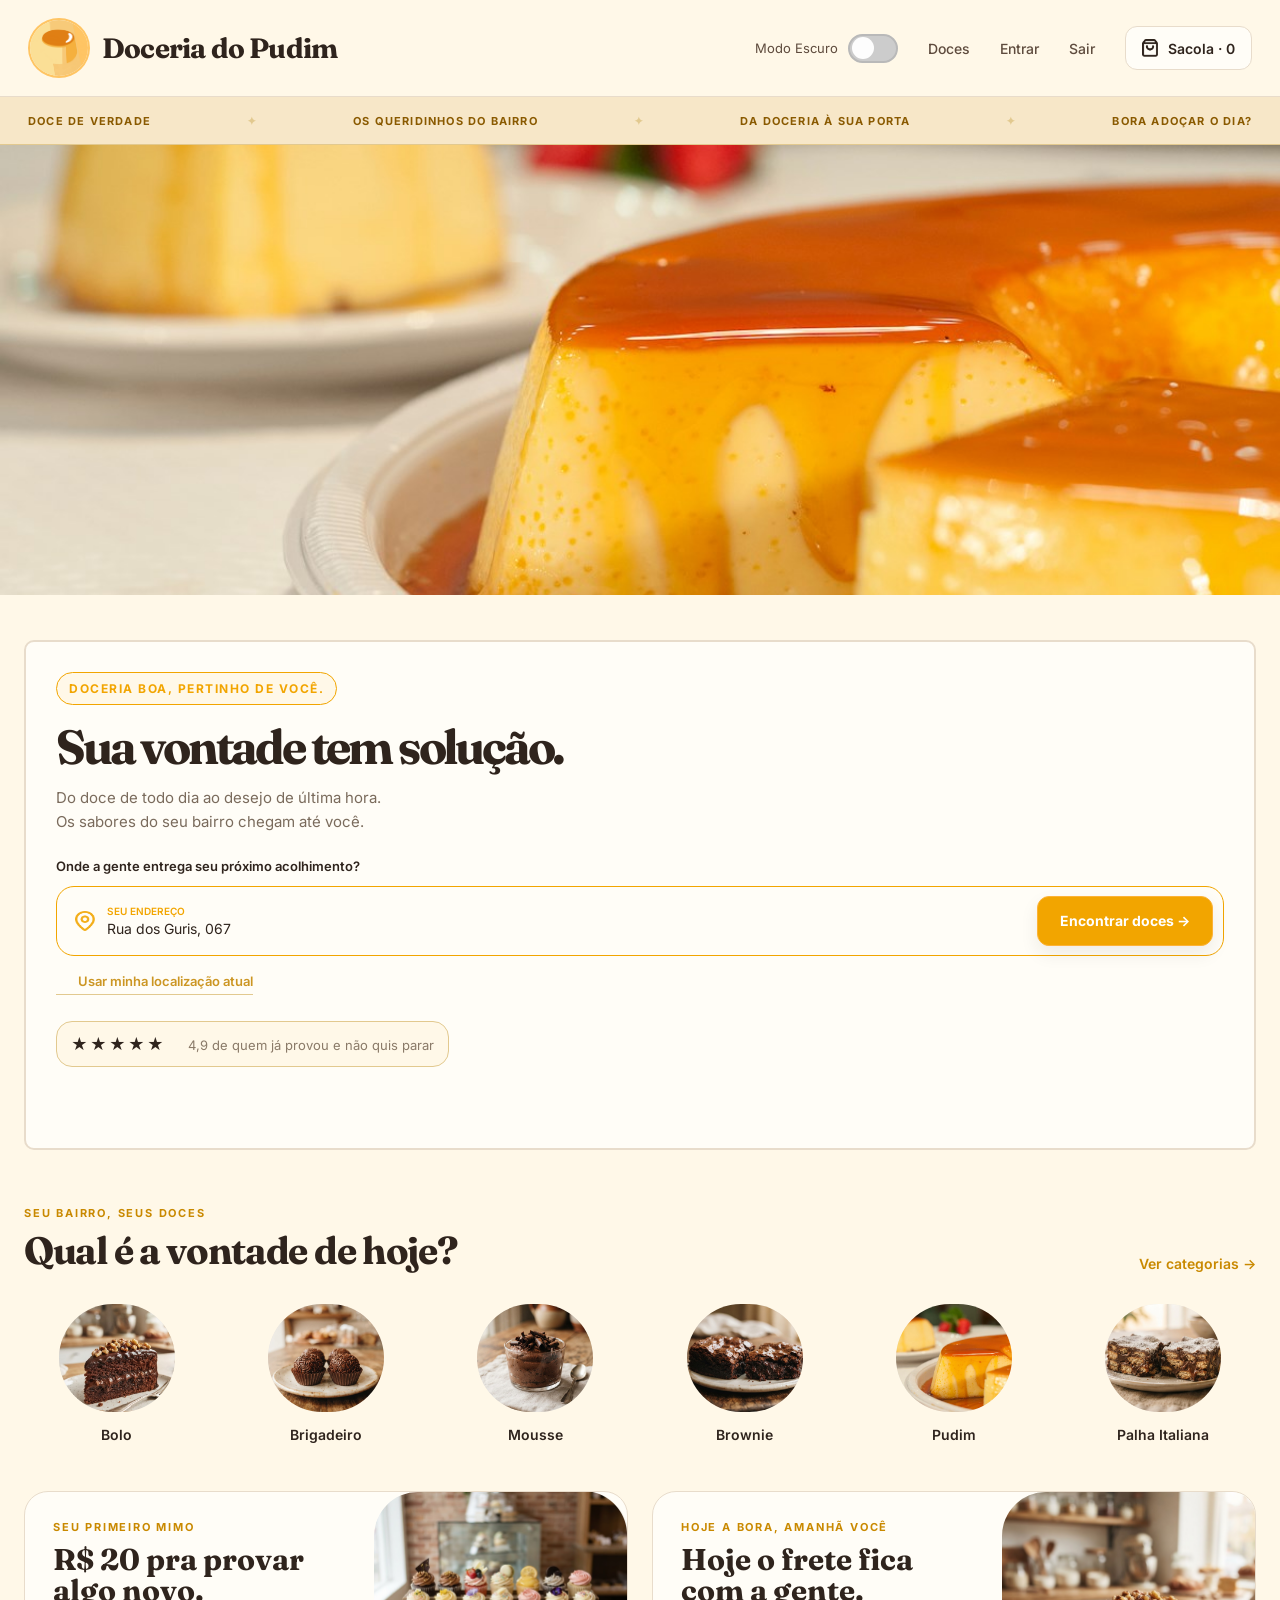
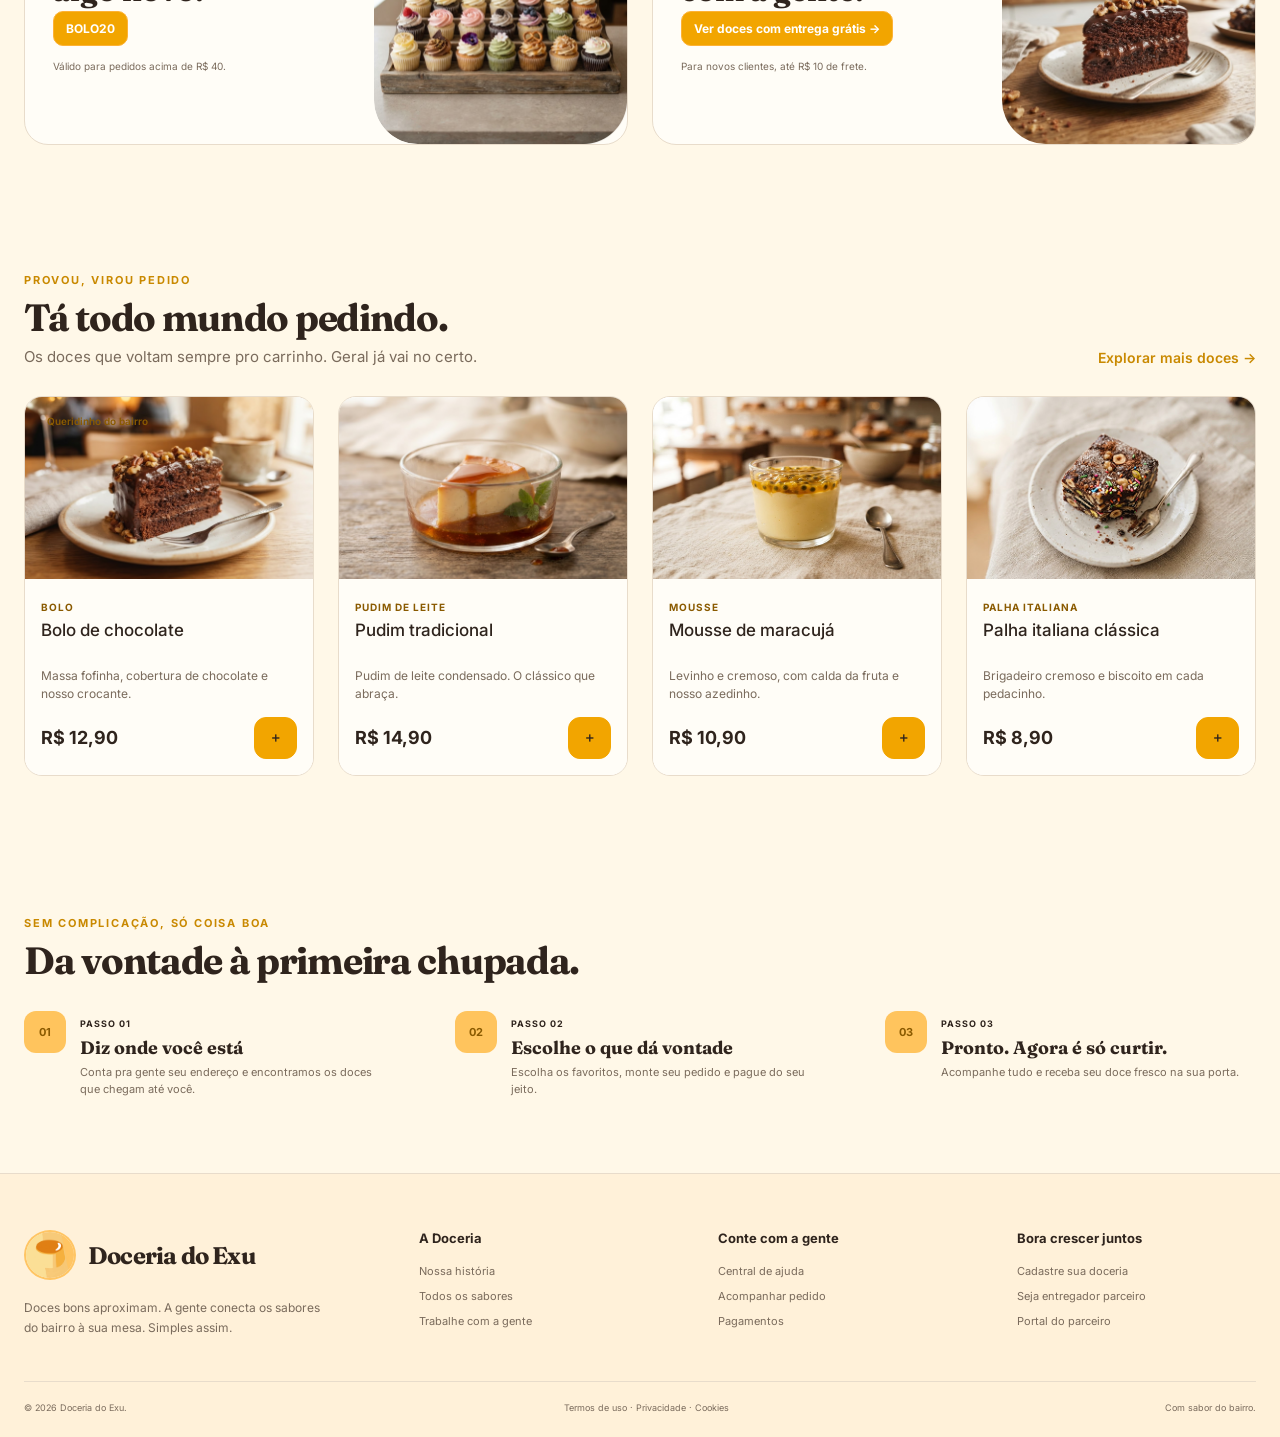
==== commit 31d886dc: "Update index.html" ====
--- a/index.html
+++ b/index.html
@@ -4,7 +4,7 @@
 <head>
   <meta charset="UTF-8">
   <meta name="viewport" content="width=device-width, initial-scale=1.0">
-  <title>Doceria do Exu</title>
+  <title>Doceria do Pudim</title>
   <link rel="stylesheet" href="style.css">
   <script src="script.js" defer></script>
 </head>
@@ -15,7 +15,7 @@
       <span class="brand-logo">
         <img src="Logo.png" alt="">
       </span>
-      <span>Doceria do Exu</span>
+      <span>Doceria do Pudim</span>
     </a>
 
     <nav class="header-nav">
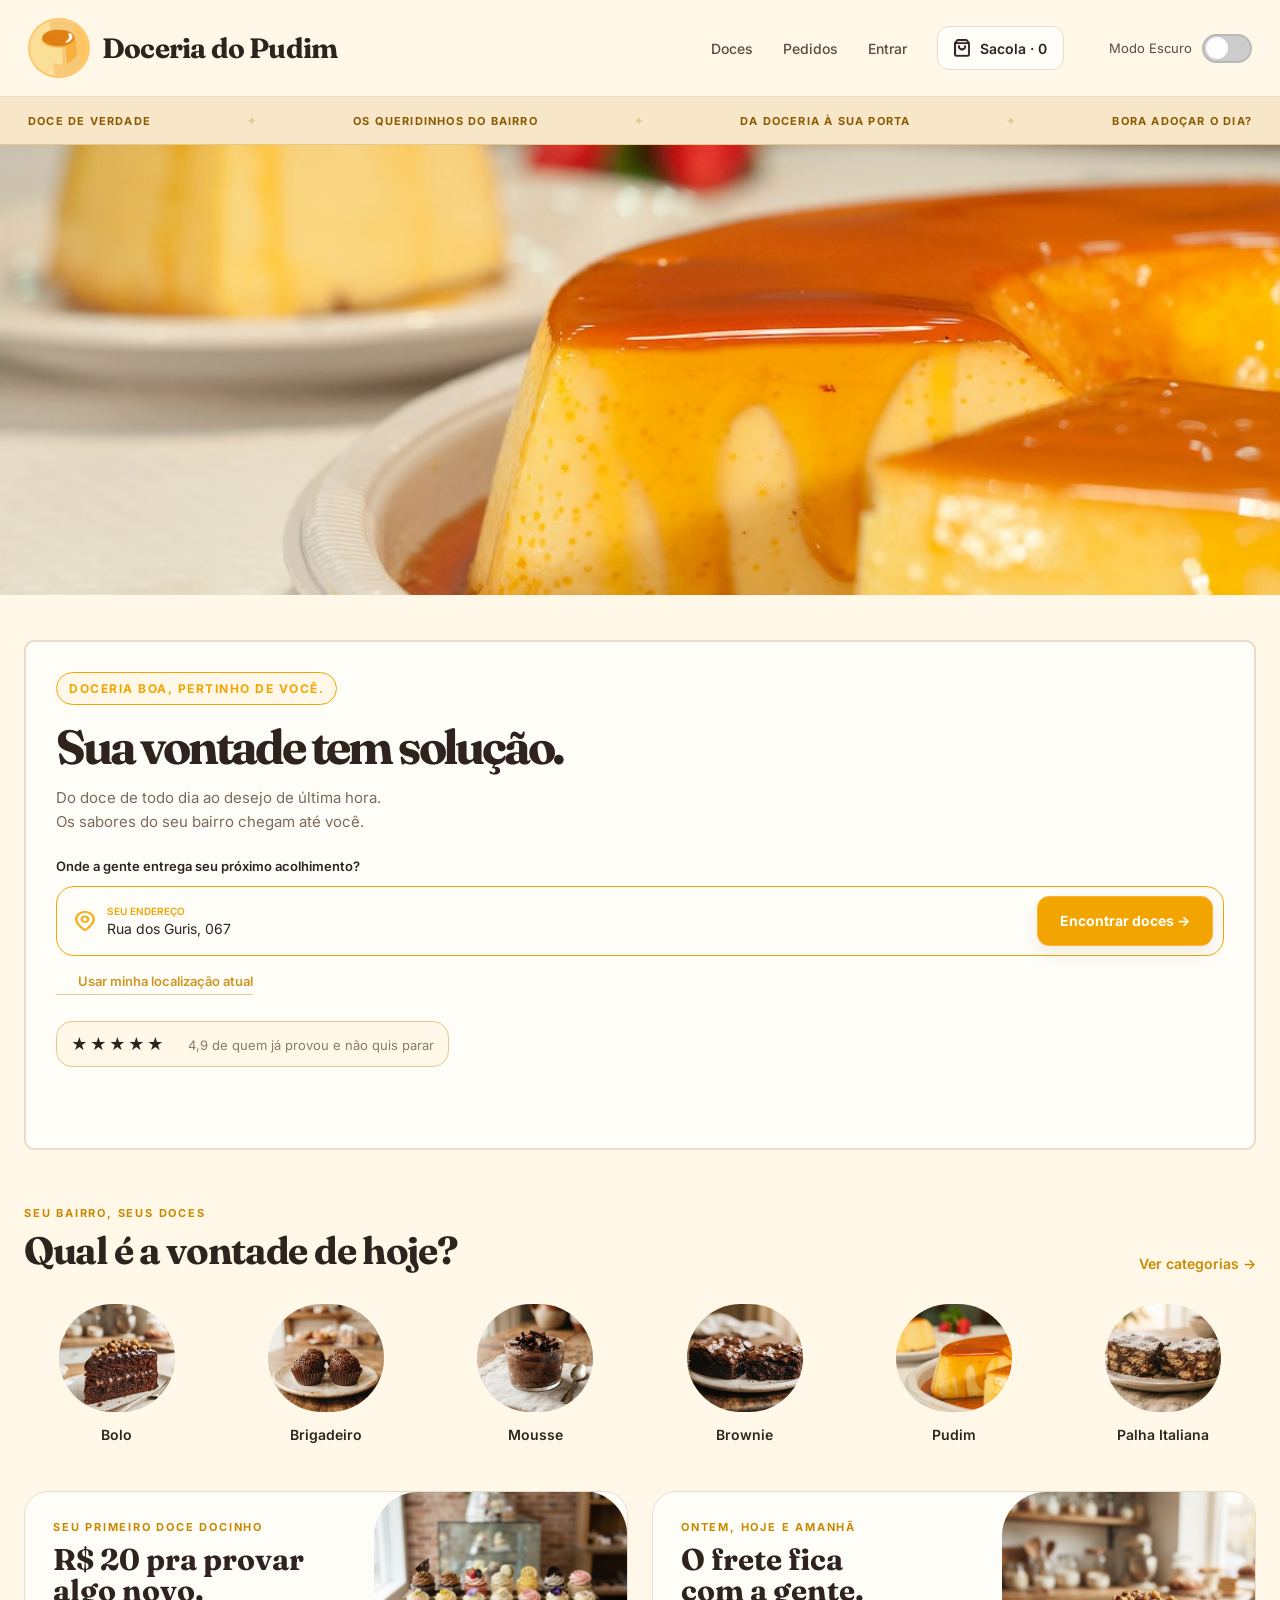
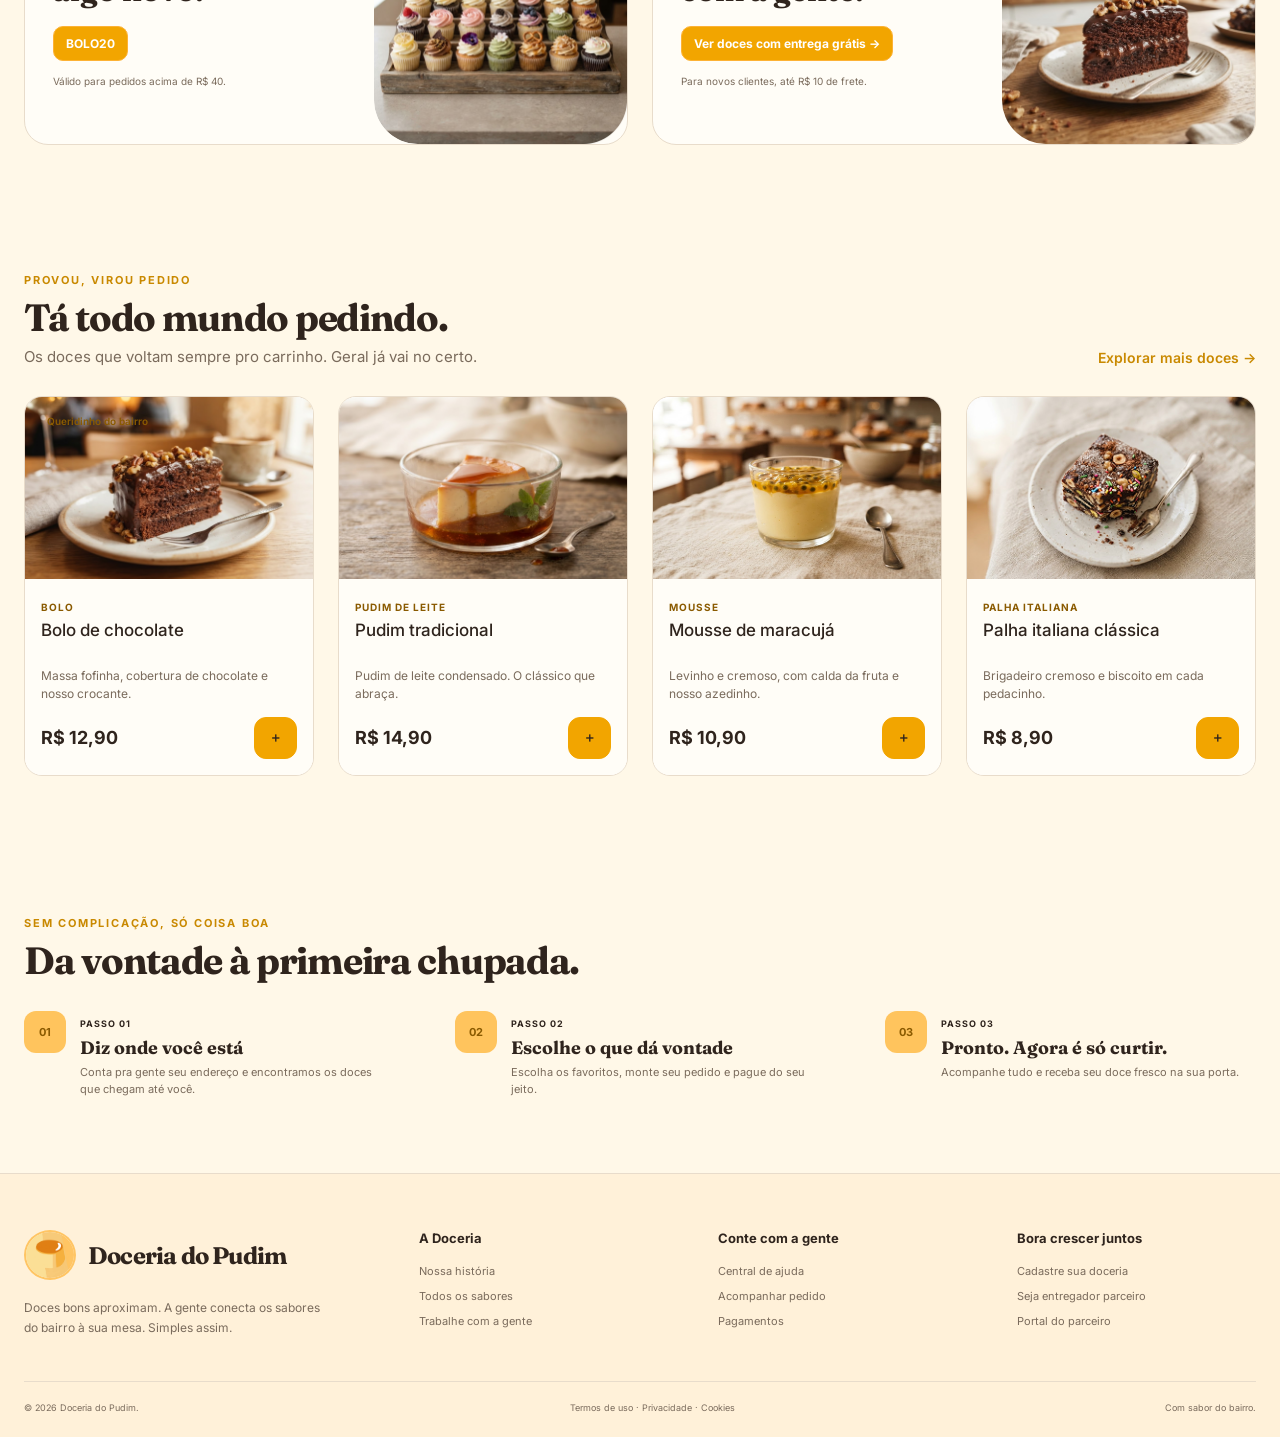
==== commit 650348df: "Add files via upload" ====
--- a/index.html
+++ b/index.html
@@ -10,29 +10,31 @@
 </head>
 
 <body>
-   <header class="header">
-    <a class="brand" href="index.html">
-      <span class="brand-logo">
-        <img src="Logo.png" alt="">
-      </span>
-      <span>Doceria do Pudim</span>
+  <header class="header">
+    <a href="index.html" class="brand">
+      <div class="brand-logo">
+        <img src="Logo.png" alt="Logo Doceria do Pudim">
+      </div>
+      Doceria do Pudim
     </a>
 
     <nav class="header-nav">
+      <a href="doces.html">Doces</a>
+      <a href="pedidos.html">Pedidos</a>
+      <a href="entrar.html">Entrar</a>
+      <a href="#" class="Sair" style="display: none;">Sair</a>
+
+      <a href="sacola.html" class="bag-button">
+        <div class="img"></div> Sacola · 0
+      </a>
+
       <div class="darkMode">
-        <p>Modo Escuro</p>
+        Modo Escuro
         <label class="btnDark">
           <input type="checkbox" id="btnDark">
-          <div class="bolinha"></div>
+          <span class="bolinha"></span>
         </label>
       </div>
-      <a href="doces.html">Doces</a>
-      <a href="entrar.html">Entrar</a>
-      <a class="Sair">Sair</a>
-      <a class="bag-button" href="sacola.html">
-        <div class="img"></div>
-        Sacola · 0
-      </a>
     </nav>
   </header>
 
@@ -139,7 +141,7 @@
     <section class="offers container">
       <article class="offer-card">
         <div class="offer-content">
-          <small>SEU PRIMEIRO MIMO</small>
+          <small>SEU PRIMEIRO DOCE DOCINHO</small>
           <h2>R$ 20 pra provar<br>algo novo.</h2>
           <button type="button">BOLO20</button>
           <p>Válido para pedidos acima de R$ 40.</p>
@@ -150,8 +152,8 @@
 
       <article class="offer-card">
         <div class="offer-content">
-          <small>HOJE A BORA, AMANHÃ VOCÊ</small>
-          <h2>Hoje o frete fica<br>com a gente.</h2>
+          <small>ONTEM, HOJE E AMANHÃ</small>
+          <h2>O frete fica<br>com a gente.</h2>
           <a href="doces.html">Ver doces com entrega grátis →</a>
           <p>Para novos clientes, até R$ 10 de frete.</p>
         </div>
@@ -309,7 +311,7 @@
           <span class="brand-logo">
             <img src="Logo.png" alt="">
           </span>
-          <span>Doceria do Exu</span>
+          <span>Doceria do Pudim</span>
         </a>
 
         <p>
@@ -341,7 +343,7 @@
     </div>
 
     <div class="footer-bottom container">
-      <span>© 2026 Doceria do Exu.</span>
+      <span>© 2026 Doceria do Pudim.</span>
       <span>Termos de uso · Privacidade · Cookies</span>
       <span>Com sabor do bairro.</span>
     </div>
--- a/style.css
+++ b/style.css
@@ -503,6 +503,7 @@
 .offer-card h2 {
   font-size: 30px;
   line-height: 1.05;
+  margin-bottom: 15px;
 }
 
 .offer-card button,
@@ -1831,7 +1832,7 @@
 
 .finalizar {
   width: 100%;
-  min-height: 56px;
+  min-height: 40px;
   margin-top: 28px;
   padding: 16px;
   background: var(--orange);
@@ -2230,4 +2231,274 @@
   .login-action {
     margin-top: 38px;
   }
-}+}
+
+/* =========================================================
+   PÁGINA DE PERFIL DO USUÁRIO (CLASSES EXCLUSIVAS)
+   ========================================================= */
+
+   .perfil-main {
+    padding-top: 40px;
+    padding-bottom: 80px;
+  }
+  
+  .perfil-topo {
+    margin-bottom: 32px;
+  }
+  
+  .perfil-selo {
+    display: inline-block;
+    margin-bottom: 8px;
+    color: var(--orange-dark);
+    font-size: 11px;
+    font-weight: 700;
+    letter-spacing: 1.8px;
+  }
+  
+  .perfil-topo h1 {
+    font-size: 44px;
+    line-height: 1.1;
+    letter-spacing: -1.5px;
+    margin-bottom: 8px;
+  }
+  
+  .perfil-topo p {
+    color: var(--text-secondary);
+    font-size: 15px;
+  }
+  
+  .perfil-grid {
+    display: grid;
+    grid-template-columns: 310px minmax(0, 1fr);
+    gap: 28px;
+    align-items: start;
+  }
+  
+  /* Coluna Esquerda (Sidebar) */
+  .perfil-sidebar {
+    padding: 32px 24px;
+    border: 1px solid var(--border);
+    border-radius: 24px;
+    background: var(--white);
+    display: flex;
+    flex-direction: column;
+    align-items: center;
+    text-align: center;
+  }
+  
+  .perfil-avatar {
+    width: 86px;
+    height: 86px;
+    border-radius: 50%;
+    background: var(--orange);
+    border: 3px solid var(--yellow-border);
+    color: #fff;
+    font-family: var(--title-font);
+    font-size: 30px;
+    font-weight: 700;
+    display: grid;
+    place-items: center;
+    margin-bottom: 16px;
+    text-transform: uppercase;
+  }
+  
+  .perfil-nome-completo {
+    font-size: 22px;
+    line-height: 1.2;
+    margin-bottom: 6px;
+  }
+  
+  .perfil-email-destaque {
+    color: var(--text-secondary);
+    font-size: 13px;
+    word-break: break-all;
+  }
+  
+  .perfil-status-badge {
+    margin-top: 16px;
+    padding: 6px 12px;
+    border-radius: 999px;
+    background: var(--background);
+    border: 1px solid var(--yellow-border);
+    color: var(--text-medium);
+    font-size: 11px;
+    font-weight: 600;
+    display: inline-flex;
+    align-items: center;
+    gap: 6px;
+  }
+  
+  .ponto-verde {
+    width: 8px;
+    height: 8px;
+    border-radius: 50%;
+    background: var(--green);
+  }
+  
+  .perfil-menu-lateral {
+    width: 100%;
+    margin-top: 24px;
+    padding-top: 20px;
+    border-top: 1px solid var(--border);
+    display: flex;
+    flex-direction: column;
+    gap: 8px;
+    text-align: left;
+  }
+  
+  .perfil-menu-lateral a {
+    padding: 12px 14px;
+    border-radius: 12px;
+    font-size: 13px;
+    font-weight: 600;
+    color: var(--text-medium);
+  }
+  
+  .perfil-menu-lateral a:hover {
+    background: var(--background);
+  }
+  
+  .perfil-menu-lateral a.ativo {
+    background: var(--benefit-background);
+    color: var(--orange-text);
+  }
+  
+  .perfil-btn-sair {
+    width: 100%;
+    margin-top: 20px;
+    min-height: 44px;
+    border-radius: 12px;
+    border: 1px solid var(--red);
+    background: transparent;
+    color: var(--red);
+    font-size: 13px;
+    font-weight: 700;
+  }
+  
+  .perfil-btn-sair:hover {
+    background: var(--red);
+    color: #fff;
+  }
+  
+  /* Coluna Direita (Cartão de Dados) */
+  .perfil-card {
+    padding: 32px;
+    border: 1px solid var(--border);
+    border-radius: 24px;
+    background: var(--white);
+  }
+  
+  .perfil-card-header {
+    padding-bottom: 20px;
+    margin-bottom: 24px;
+    border-bottom: 1px solid var(--border);
+    display: flex;
+    align-items: center;
+    justify-content: space-between;
+    gap: 16px;
+  }
+  
+  .perfil-card-header h3 {
+    font-family: var(--title-font);
+    font-size: 24px;
+    margin-bottom: 4px;
+  }
+  
+  .perfil-card-header small {
+    color: var(--text-secondary);
+    font-size: 12px;
+  }
+  
+  .perfil-tag-seguro {
+    padding: 6px 12px;
+    border-radius: 999px;
+    background: #edf5ec;
+    color: var(--green);
+    font-size: 11px;
+    font-weight: 700;
+    white-space: nowrap;
+  }
+  
+  .perfil-dados-lista {
+    display: grid;
+    grid-template-columns: 1fr 1fr;
+    gap: 20px;
+  }
+  
+  .perfil-campo {
+    display: flex;
+    flex-direction: column;
+    gap: 8px;
+  }
+  
+  .perfil-campo-largo {
+    grid-column: 1 / -1;
+  }
+  
+  .perfil-campo label {
+    font-size: 12px;
+    font-weight: 700;
+    color: var(--text-secondary);
+    text-transform: uppercase;
+    letter-spacing: 0.6px;
+  }
+  
+  .perfil-campo input {
+    height: 50px;
+    padding: 0 16px;
+    border: 1px solid var(--border);
+    border-radius: 12px;
+    background: var(--background-light);
+    color: var(--text);
+    font-size: 15px;
+    font-weight: 500;
+  }
+  
+  .perfil-rodape-acoes {
+    margin-top: 32px;
+    padding-top: 24px;
+    border-top: 1px solid var(--border);
+    display: flex;
+    align-items: center;
+    justify-content: space-between;
+    gap: 20px;
+  }
+  
+  .perfil-aviso {
+    color: var(--text-secondary);
+    font-size: 12px;
+    max-width: 360px;
+    line-height: 1.5;
+  }
+  
+  /* Responsividade do Perfil */
+  @media (max-width: 900px) {
+    .perfil-grid {
+      grid-template-columns: 1fr;
+    }
+  }
+  
+  @media (max-width: 600px) {
+    .perfil-topo h1 {
+      font-size: 34px;
+    }
+  
+    .perfil-card {
+      padding: 22px;
+    }
+  
+    .perfil-dados-lista {
+      grid-template-columns: 1fr;
+    }
+  
+    .perfil-card-header,
+    .perfil-rodape-acoes {
+      flex-direction: column;
+      align-items: flex-start;
+    }
+  
+    .perfil-rodape-acoes .primary-button {
+      width: 100%;
+    }
+  }
+  
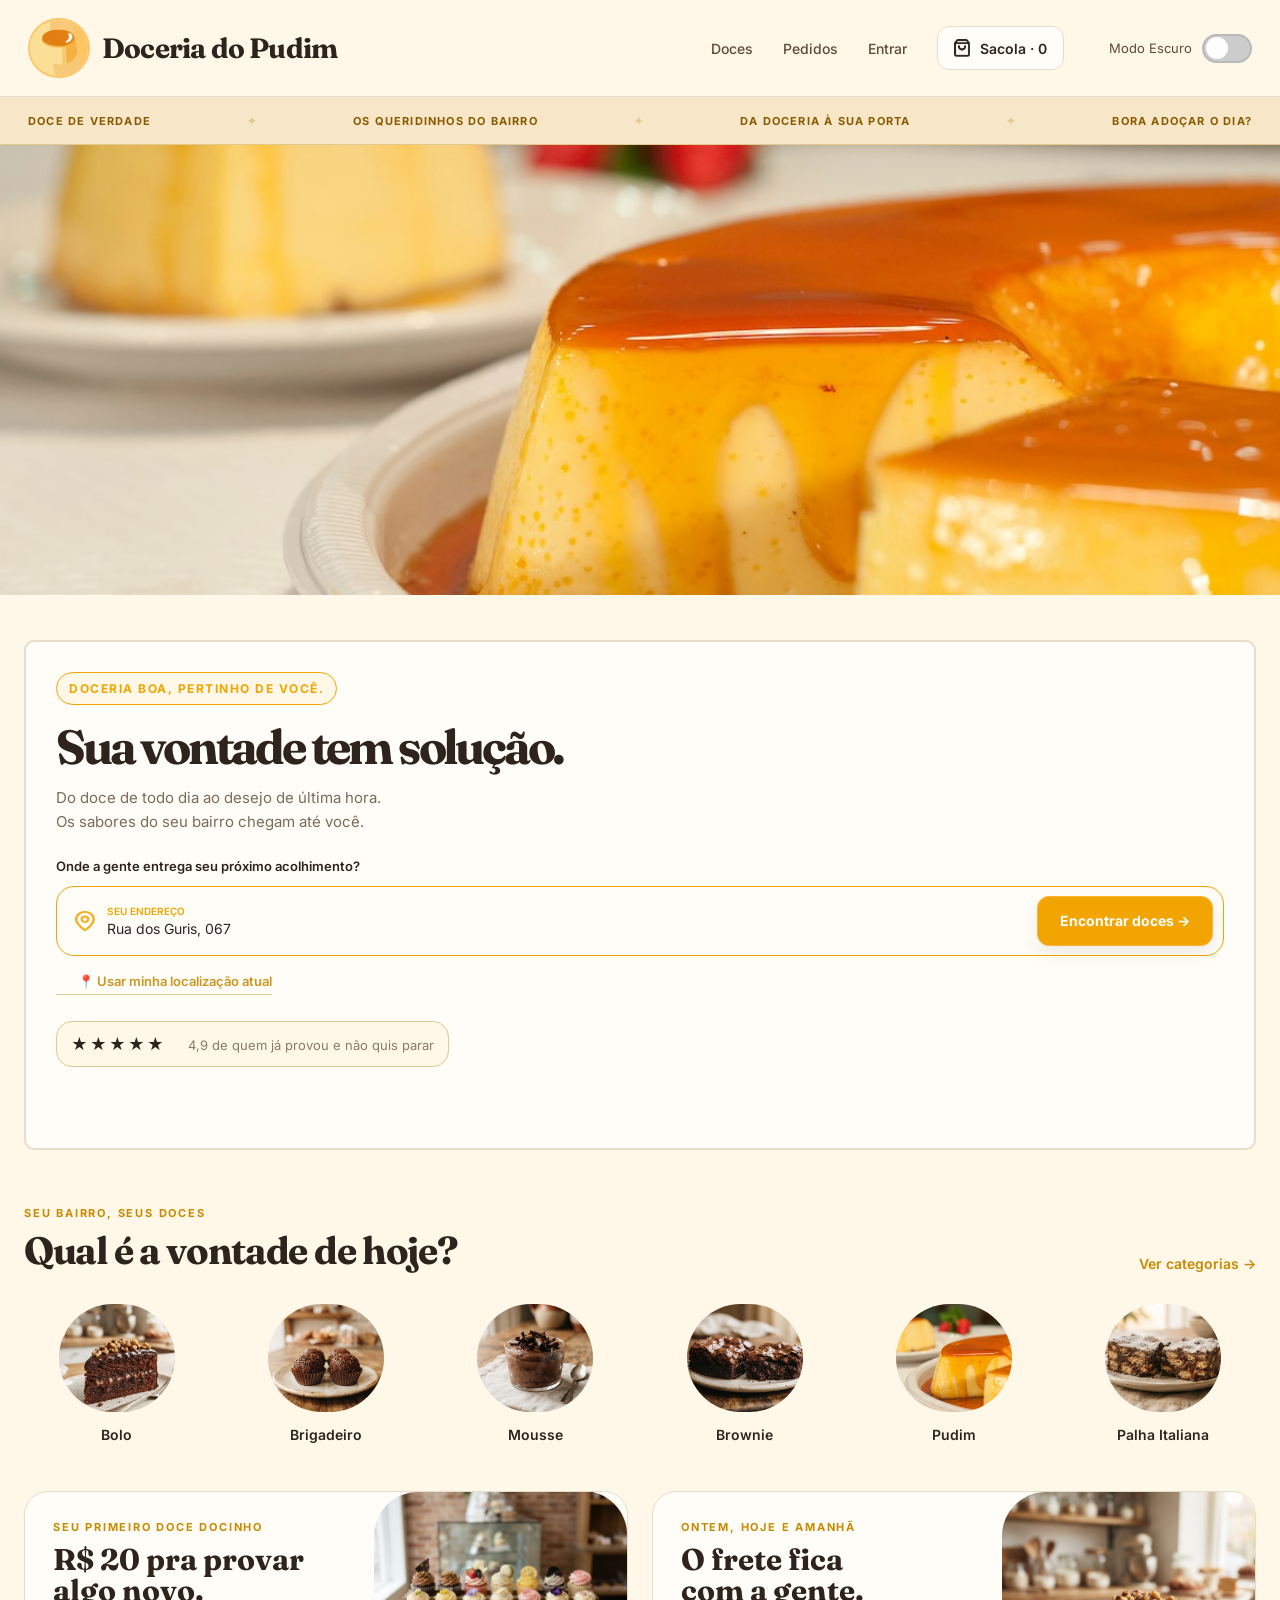
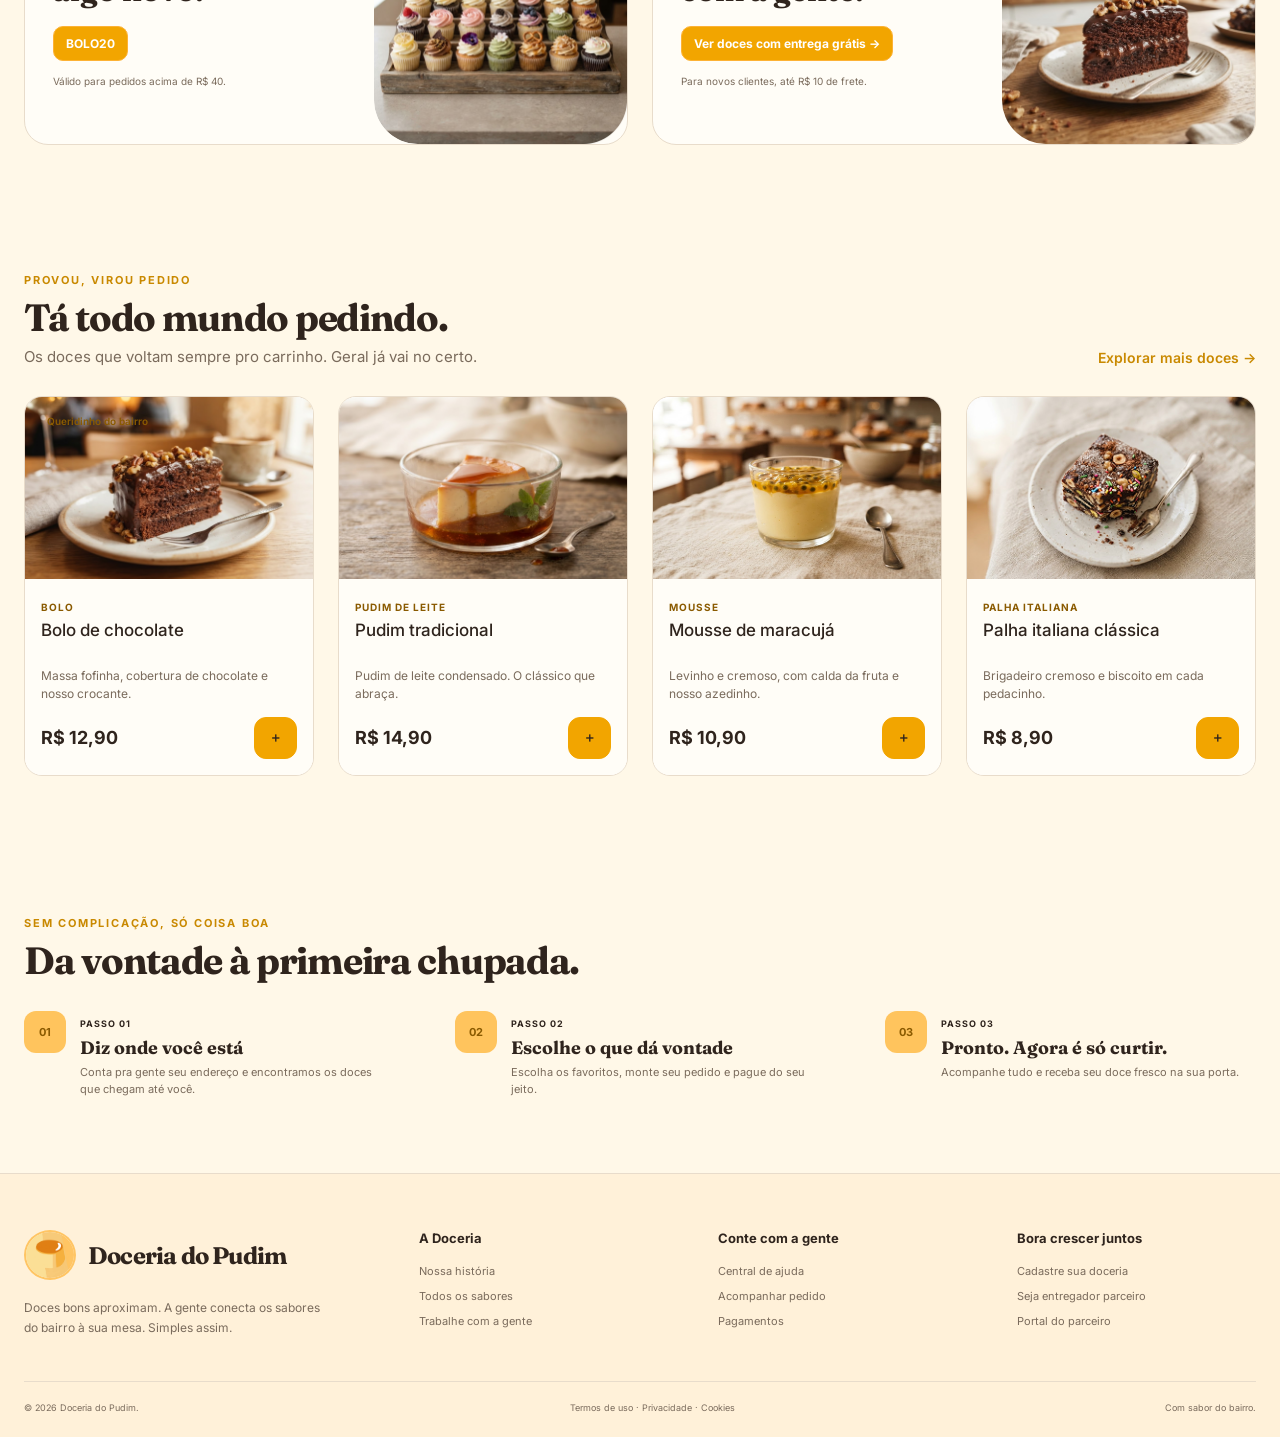
==== commit 2cccf359: "Update index.html" ====
--- a/index.html
+++ b/index.html
@@ -85,7 +85,7 @@
 
         <button class="location-button" type="button">
           <img src="assets/2b0f3.svg" alt="">
-          Usar minha localização atual
+          📍 Usar minha localização atual
         </button>
 
         <div class="rating">
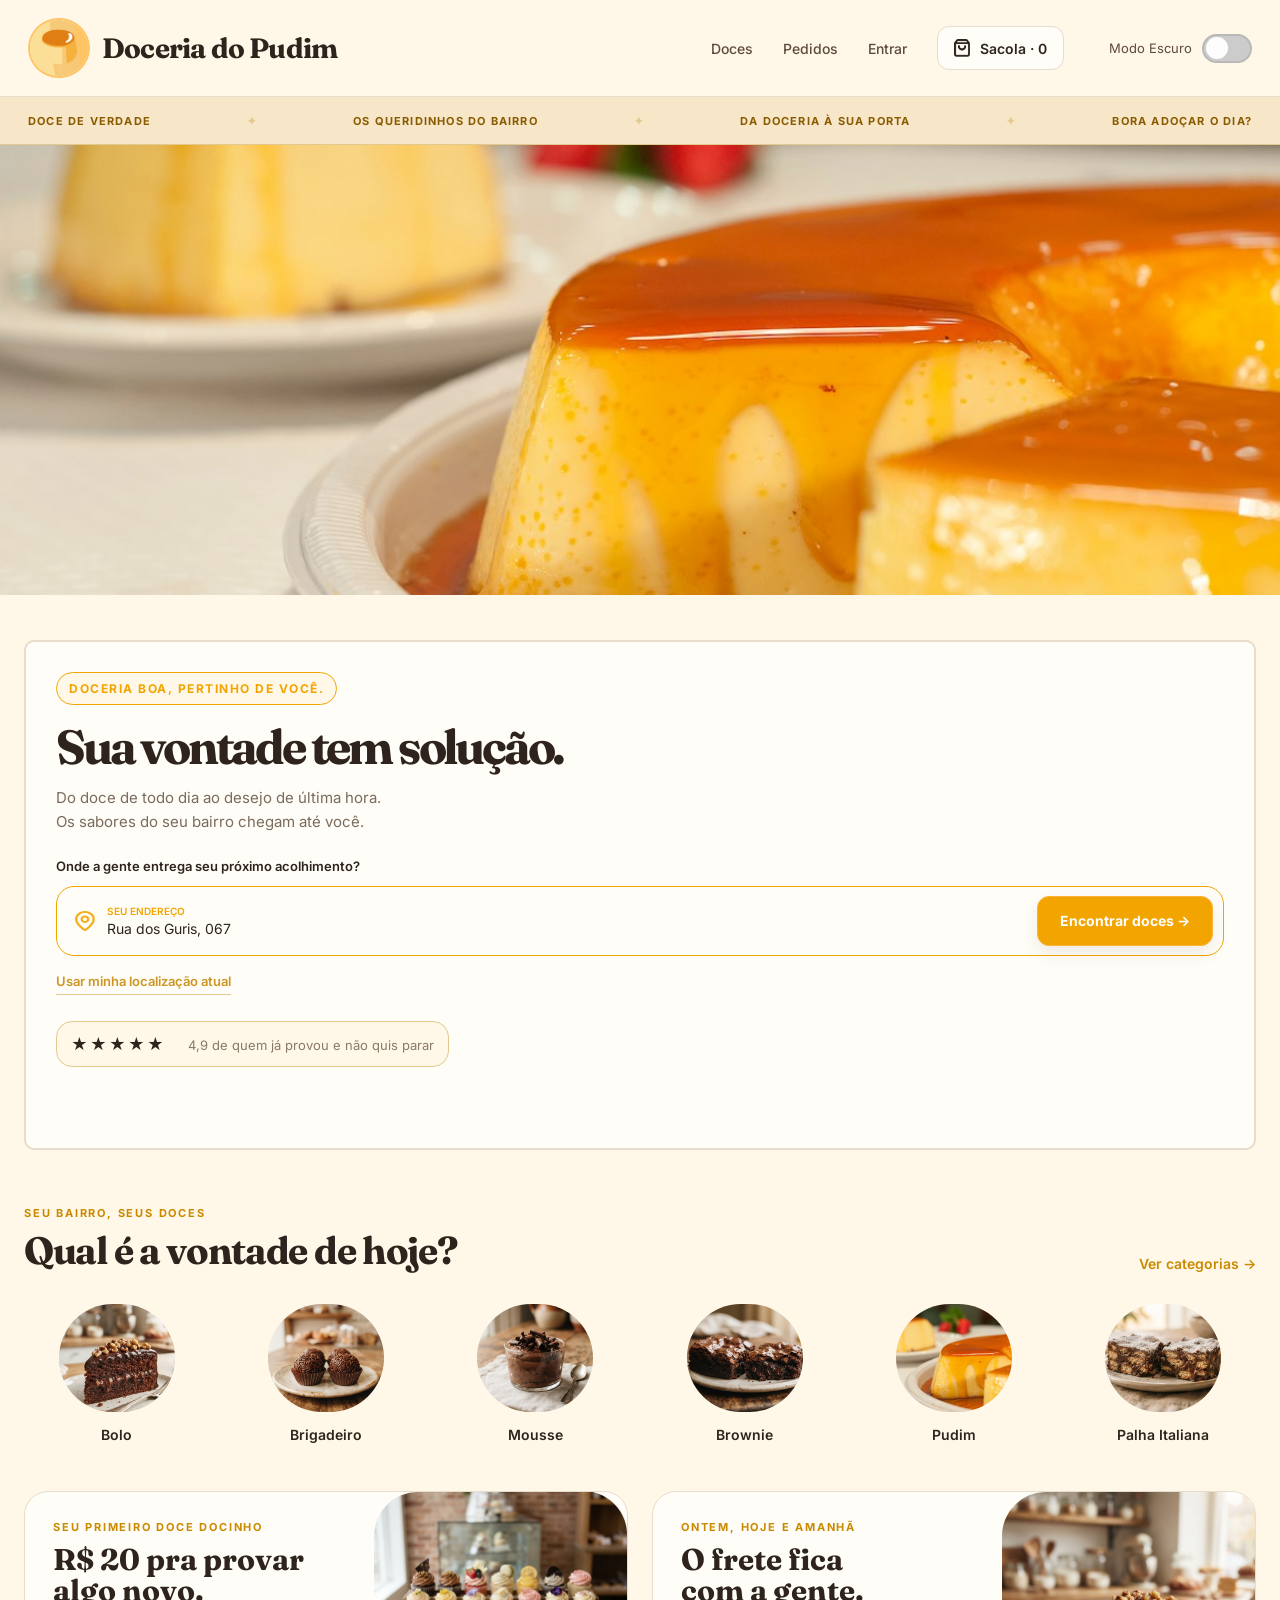
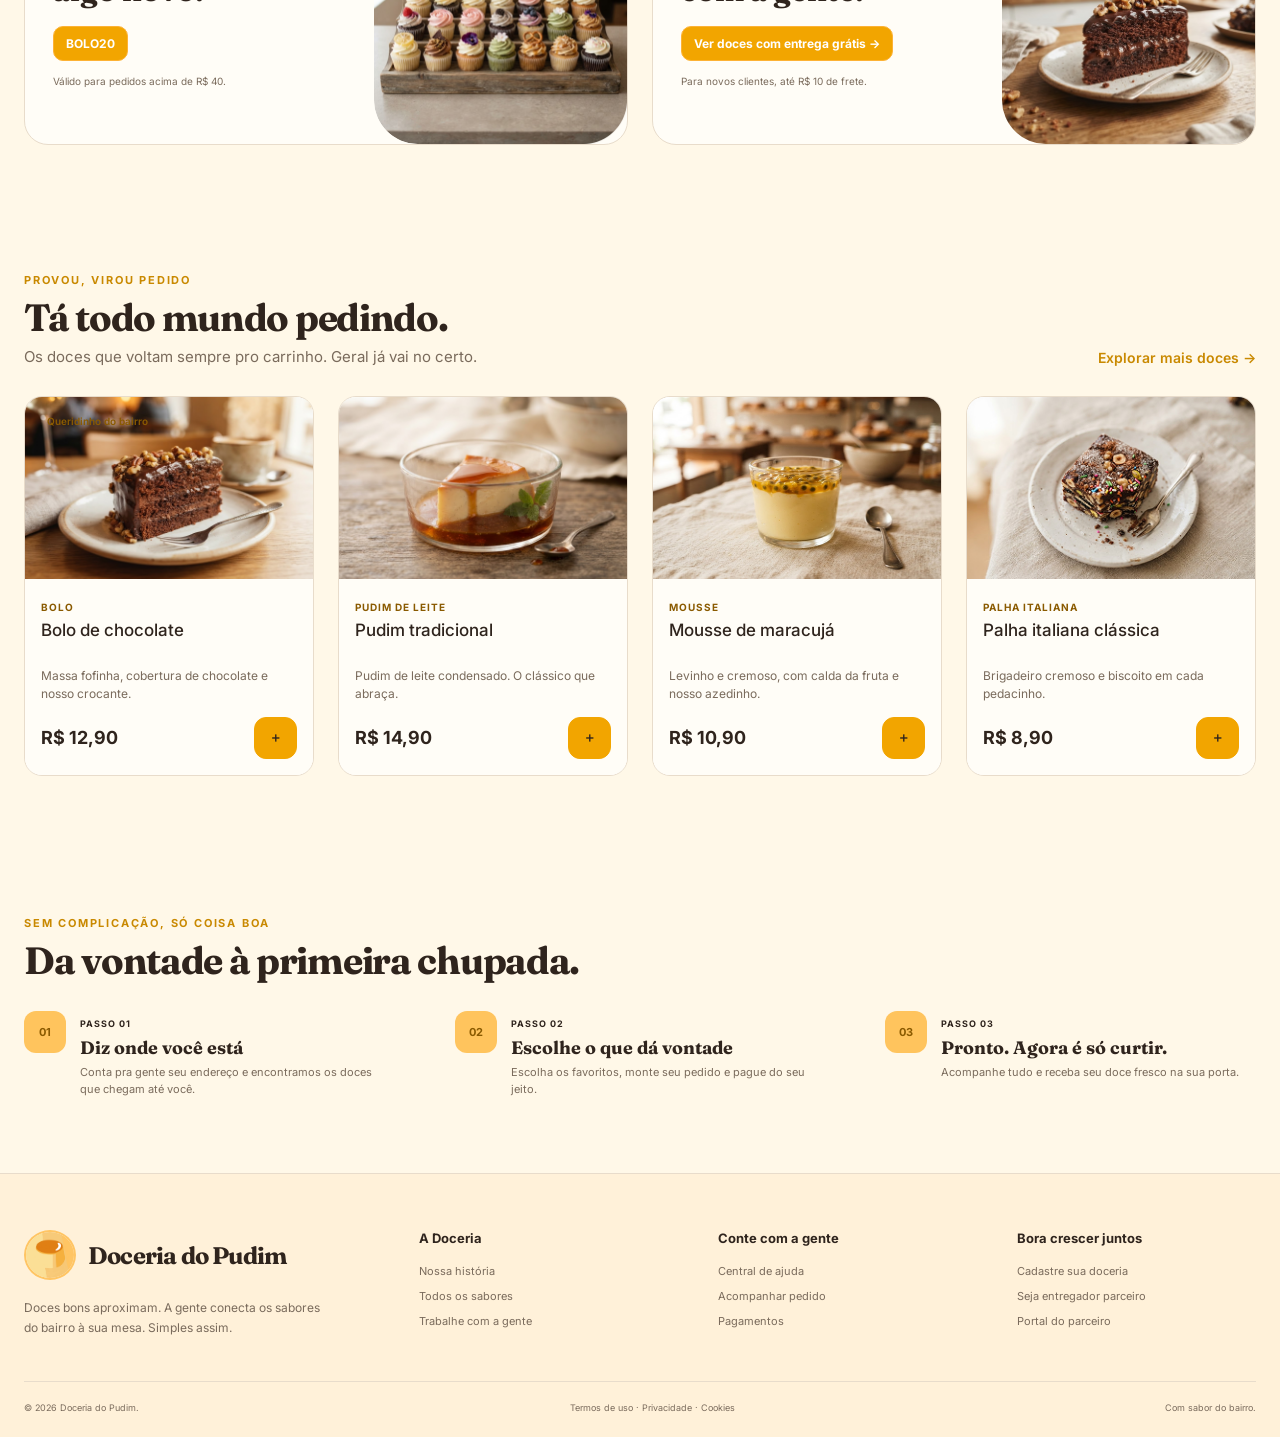
==== commit b1217635: "Update index.html" ====
--- a/index.html
+++ b/index.html
@@ -84,8 +84,8 @@
         </div>
 
         <button class="location-button" type="button">
-          <img src="assets/2b0f3.svg" alt="">
-          📍 Usar minha localização atual
+      
+        Usar minha localização atual
         </button>
 
         <div class="rating">
